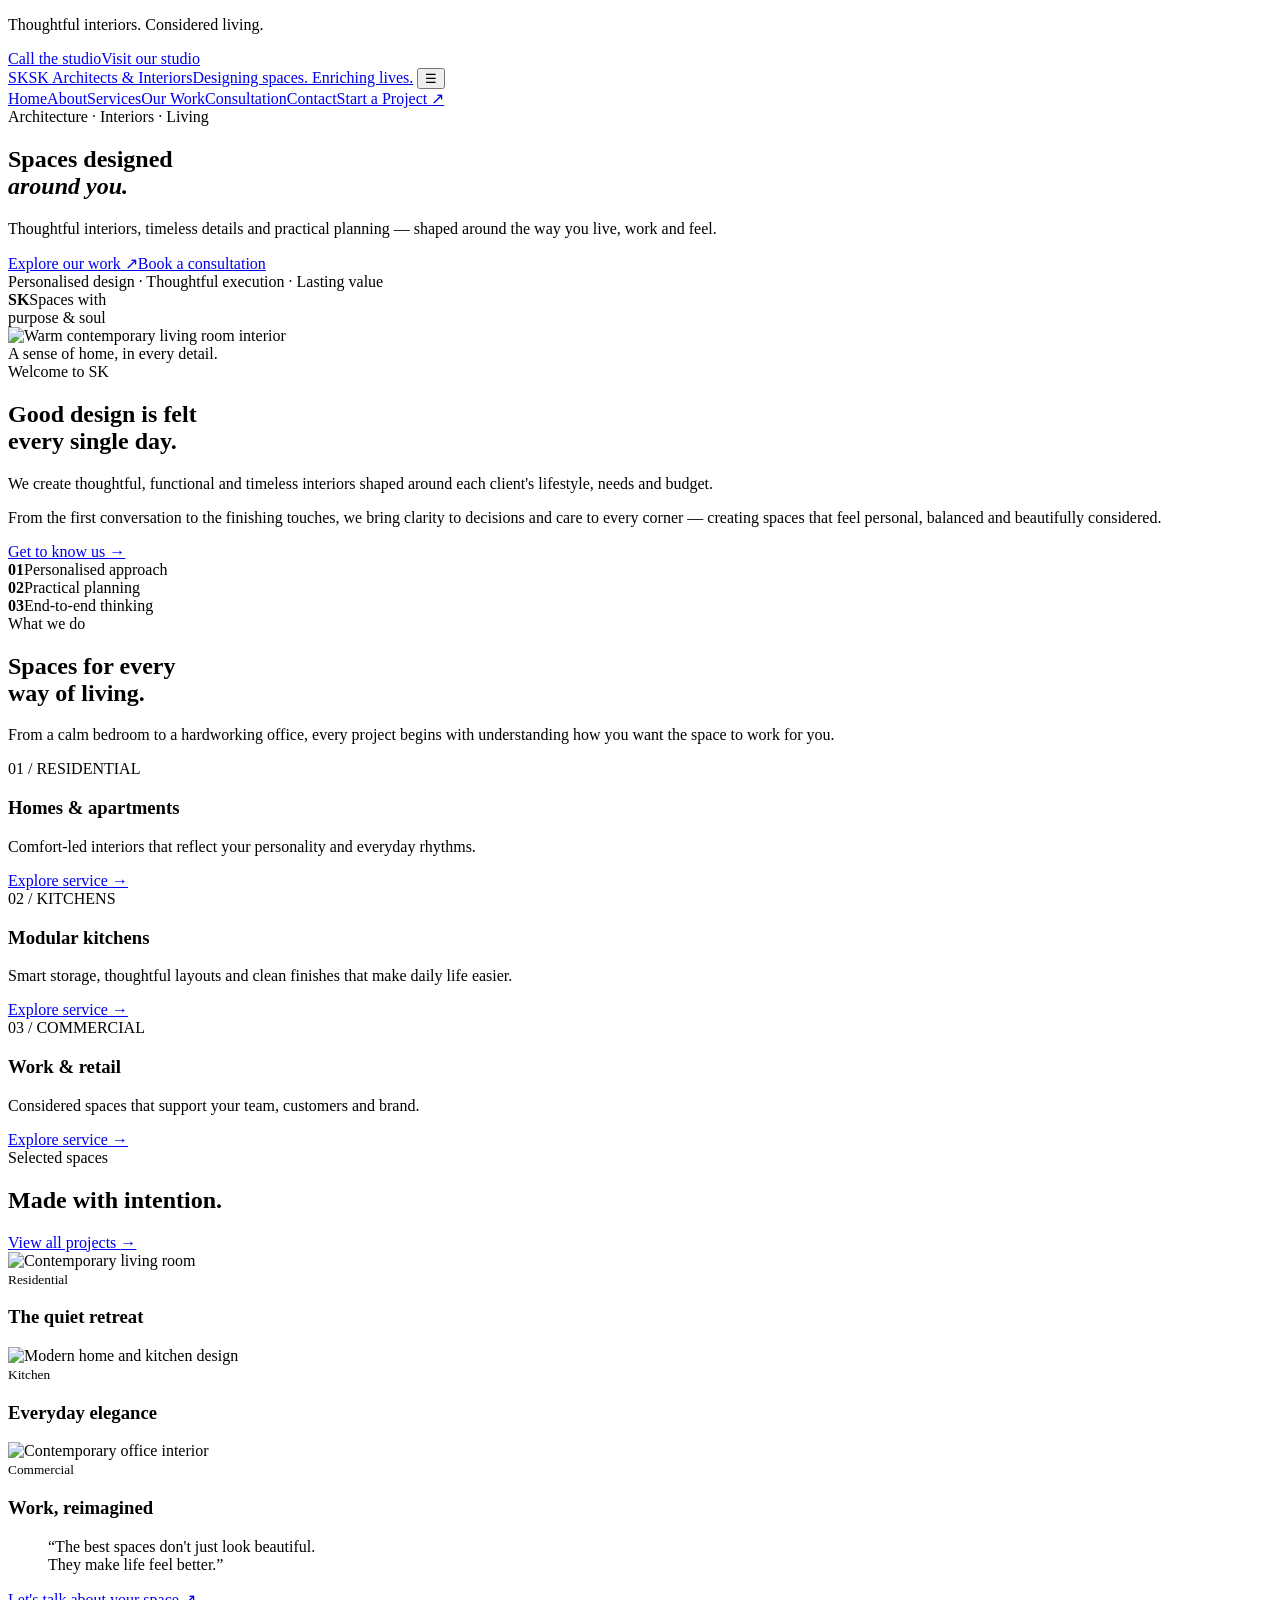
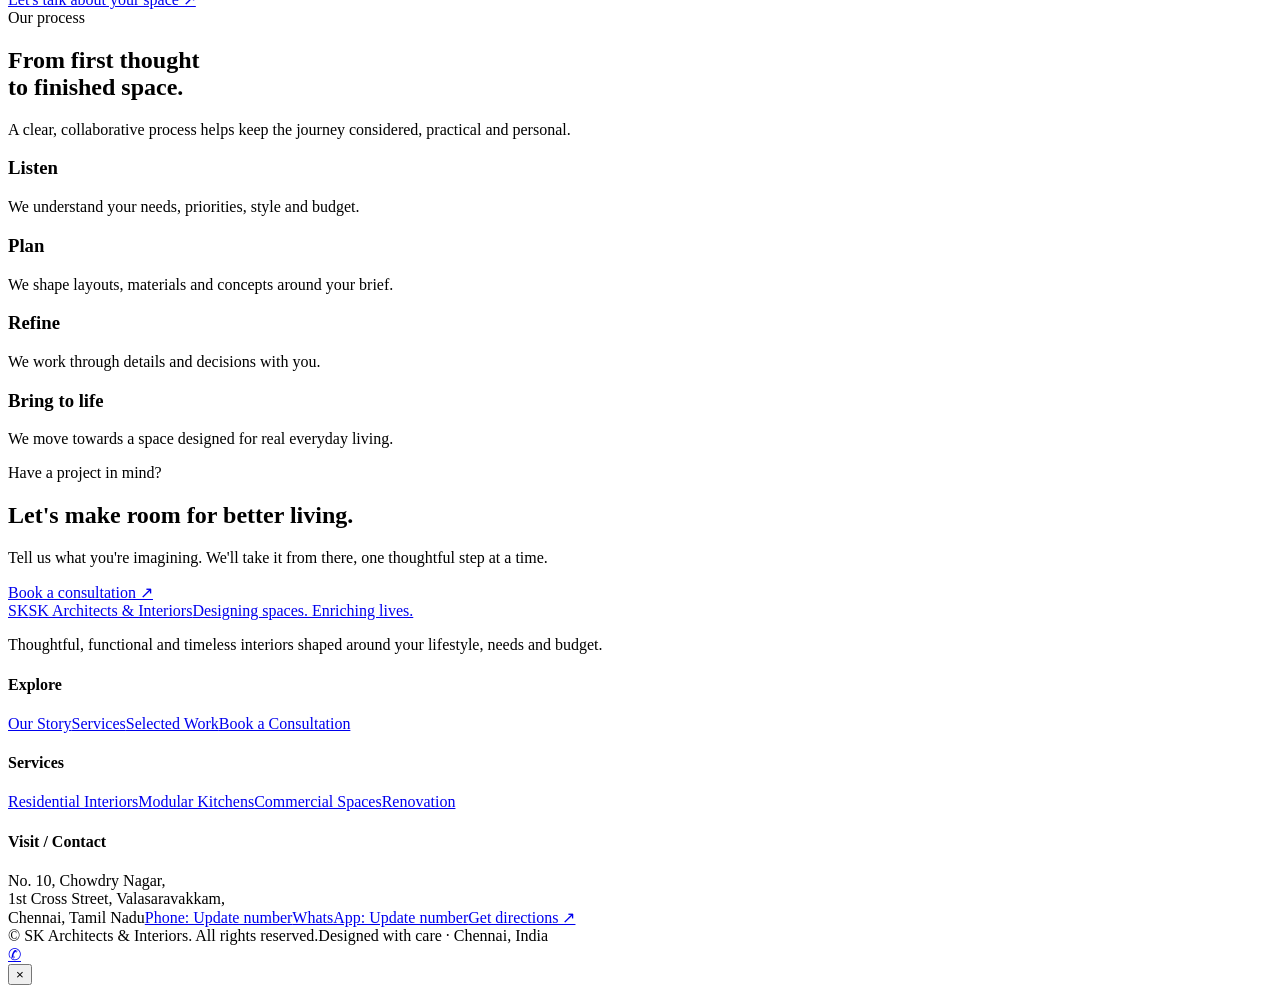
==== index.html @ 1c5c54b6 "Add files via upload" ====
<!doctype html>
<html lang="en"><head><meta charset="utf-8"><meta name="viewport" content="width=device-width,initial-scale=1">
<title>Home | SK Architects & Interiors</title><meta name="description" content="Thoughtful residential and commercial interiors by SK Architects & Interiors in Chennai.">
<meta name="theme-color" content="#263c32"><link rel="stylesheet" href="assets/css/style.css">
</head><body>
<div class="topbar"><div class="container topbar-inner"><p>Thoughtful interiors. Considered living.</p><div class="topbar-links"><a href="tel:+910000000000">Call the studio</a><a href="contact.html#map">Visit our studio</a></div></div></div>
<header class="site-header"><div class="container nav-wrap">
<a class="brand" href="index.html" aria-label="SK Architects & Interiors home"><span class="brand-mark">SK</span><span><span class="brand-name">SK Architects & Interiors</span><span class="brand-tag">Designing spaces. Enriching lives.</span></span></a>
<button class="menu-toggle" aria-label="Open navigation" aria-expanded="false">&#9776;</button>
<nav class="nav-links" aria-label="Main navigation">
<a href="index.html">Home</a><a href="about.html">About</a><a href="services.html">Services</a><a href="portfolio.html">Our Work</a><a href="consultation.html">Consultation</a><a href="contact.html">Contact</a><a class="btn nav-cta" href="consultation.html">Start a Project <span>↗</span></a>
</nav></div></header>

<main>
<section class="hero"><div class="container"><div class="hero-content reveal"><span class="eyebrow">Architecture · Interiors · Living</span><h1>Spaces designed<br><em>around you.</em></h1><p>Thoughtful interiors, timeless details and practical planning — shaped around the way you live, work and feel.</p><div class="hero-actions"><a class="btn btn-light" href="portfolio.html">Explore our work <span>↗</span></a><a class="btn btn-outline" href="consultation.html">Book a consultation</a></div><div class="hero-note">Personalised design · Thoughtful execution · Lasting value</div></div></div><div class="hero-stamp"><div><strong>SK</strong>Spaces with<br>purpose & soul</div></div></section>
<section class="section"><div class="container intro-grid"><div class="image-stack reveal"><img src="https://images.unsplash.com/photo-1600210492486-724fe5c67fb0?auto=format&fit=crop&w=1100&q=85" alt="Warm contemporary living room interior"><div class="image-caption">A sense of home, in every detail.</div></div><div class="reveal"><span class="eyebrow">Welcome to SK</span><h2>Good design is felt<br>every single day.</h2><p class="lead">We create thoughtful, functional and timeless interiors shaped around each client's lifestyle, needs and budget.</p><p>From the first conversation to the finishing touches, we bring clarity to decisions and care to every corner — creating spaces that feel personal, balanced and beautifully considered.</p><a class="text-link" href="about.html">Get to know us <span>→</span></a><div class="stats"><div class="stat"><strong>01</strong><span>Personalised approach</span></div><div class="stat"><strong>02</strong><span>Practical planning</span></div><div class="stat"><strong>03</strong><span>End-to-end thinking</span></div></div></div></div></section>
<section class="section bg-ivory"><div class="container"><div class="section-head"><div><span class="eyebrow">What we do</span><h2>Spaces for every<br>way of living.</h2></div><p>From a calm bedroom to a hardworking office, every project begins with understanding how you want the space to work for you.</p></div><div class="services-grid">
<article class="service-card reveal"><span class="service-num">01 / RESIDENTIAL</span><h3>Homes & apartments</h3><p>Comfort-led interiors that reflect your personality and everyday rhythms.</p><a class="text-link" href="residential.html">Explore service <span>→</span></a></article>
<article class="service-card reveal"><span class="service-num">02 / KITCHENS</span><h3>Modular kitchens</h3><p>Smart storage, thoughtful layouts and clean finishes that make daily life easier.</p><a class="text-link" href="services.html#kitchens">Explore service <span>→</span></a></article>
<article class="service-card reveal"><span class="service-num">03 / COMMERCIAL</span><h3>Work & retail</h3><p>Considered spaces that support your team, customers and brand.</p><a class="text-link" href="services.html#commercial">Explore service <span>→</span></a></article>
</div></div></section>
<section class="section"><div class="container"><div class="section-head"><div><span class="eyebrow">Selected spaces</span><h2>Made with intention.</h2></div><a class="text-link" href="portfolio.html">View all projects <span>→</span></a></div><div class="project-grid">
<article class="project-card reveal" data-category="residential" data-lightbox><img src="https://images.unsplash.com/photo-1600210492486-724fe5c67fb0?auto=format&fit=crop&w=1100&q=85" alt="Contemporary living room"><div class="project-info"><small>Residential</small><h3>The quiet retreat</h3></div></article>
<article class="project-card reveal" data-category="kitchen" data-lightbox><img src="https://images.unsplash.com/photo-1600585154340-be6161a56a0c?auto=format&fit=crop&w=1100&q=85" alt="Modern home and kitchen design"><div class="project-info"><small>Kitchen</small><h3>Everyday elegance</h3></div></article>
<article class="project-card reveal" data-category="commercial" data-lightbox><img src="https://images.unsplash.com/photo-1497366754035-f200968a6e72?auto=format&fit=crop&w=1100&q=85" alt="Contemporary office interior"><div class="project-info"><small>Commercial</small><h3>Work, reimagined</h3></div></article>
</div></div></section>
<section class="quote-band"><div class="container quote-inner"><blockquote>“The best spaces don't just look beautiful.<br><span>They make life feel better.</span>”</blockquote><a class="btn" href="consultation.html">Let's talk about your space ↗</a></div></section>
<section class="section"><div class="container"><div class="section-head"><div><span class="eyebrow">Our process</span><h2>From first thought<br>to finished space.</h2></div><p>A clear, collaborative process helps keep the journey considered, practical and personal.</p></div><div class="steps"><div class="step"><h3>Listen</h3><p>We understand your needs, priorities, style and budget.</p></div><div class="step"><h3>Plan</h3><p>We shape layouts, materials and concepts around your brief.</p></div><div class="step"><h3>Refine</h3><p>We work through details and decisions with you.</p></div><div class="step"><h3>Bring to life</h3><p>We move towards a space designed for real everyday living.</p></div></div></div></section>
<section class="section-sm"><div class="container"><div class="cta-panel"><div><span class="eyebrow">Have a project in mind?</span><h2>Let's make room for better living.</h2><p>Tell us what you're imagining. We'll take it from there, one thoughtful step at a time.</p></div><a class="btn btn-light" href="consultation.html">Book a consultation ↗</a></div></div></section>
</main>

<footer class="site-footer"><div class="container">
<div class="footer-grid">
<div><a class="brand" href="index.html"><span class="brand-mark">SK</span><span><span class="brand-name">SK Architects & Interiors</span><span class="brand-tag">Designing spaces. Enriching lives.</span></span></a><p>Thoughtful, functional and timeless interiors shaped around your lifestyle, needs and budget.</p></div>
<div><h4>Explore</h4><div class="footer-links"><a href="about.html">Our Story</a><a href="services.html">Services</a><a href="portfolio.html">Selected Work</a><a href="consultation.html">Book a Consultation</a></div></div>
<div><h4>Services</h4><div class="footer-links"><a href="residential.html">Residential Interiors</a><a href="services.html#kitchens">Modular Kitchens</a><a href="services.html#commercial">Commercial Spaces</a><a href="services.html#renovation">Renovation</a></div></div>
<div><h4>Visit / Contact</h4><div class="footer-links"><span>No. 10, Chowdry Nagar,<br>1st Cross Street, Valasaravakkam,<br>Chennai, Tamil Nadu</span><a href="tel:+910000000000">Phone: Update number</a><a href="https://wa.me/910000000000" target="_blank" rel="noopener">WhatsApp: Update number</a><a href="contact.html#map">Get directions ↗</a></div></div>
</div><div class="footer-bottom"><span>© <span data-year></span> SK Architects & Interiors. All rights reserved.</span><span>Designed with care · Chennai, India</span></div>
</div></footer>
<a class="whatsapp-float" href="https://wa.me/910000000000" aria-label="Chat on WhatsApp" title="WhatsApp">✆</a>
<div class="lightbox" aria-modal="true" role="dialog" aria-label="Project image preview"><button class="lightbox-close" aria-label="Close image preview">&times;</button><img src="" alt=""></div>
<script src="assets/js/main.js"></script>
</body></html>
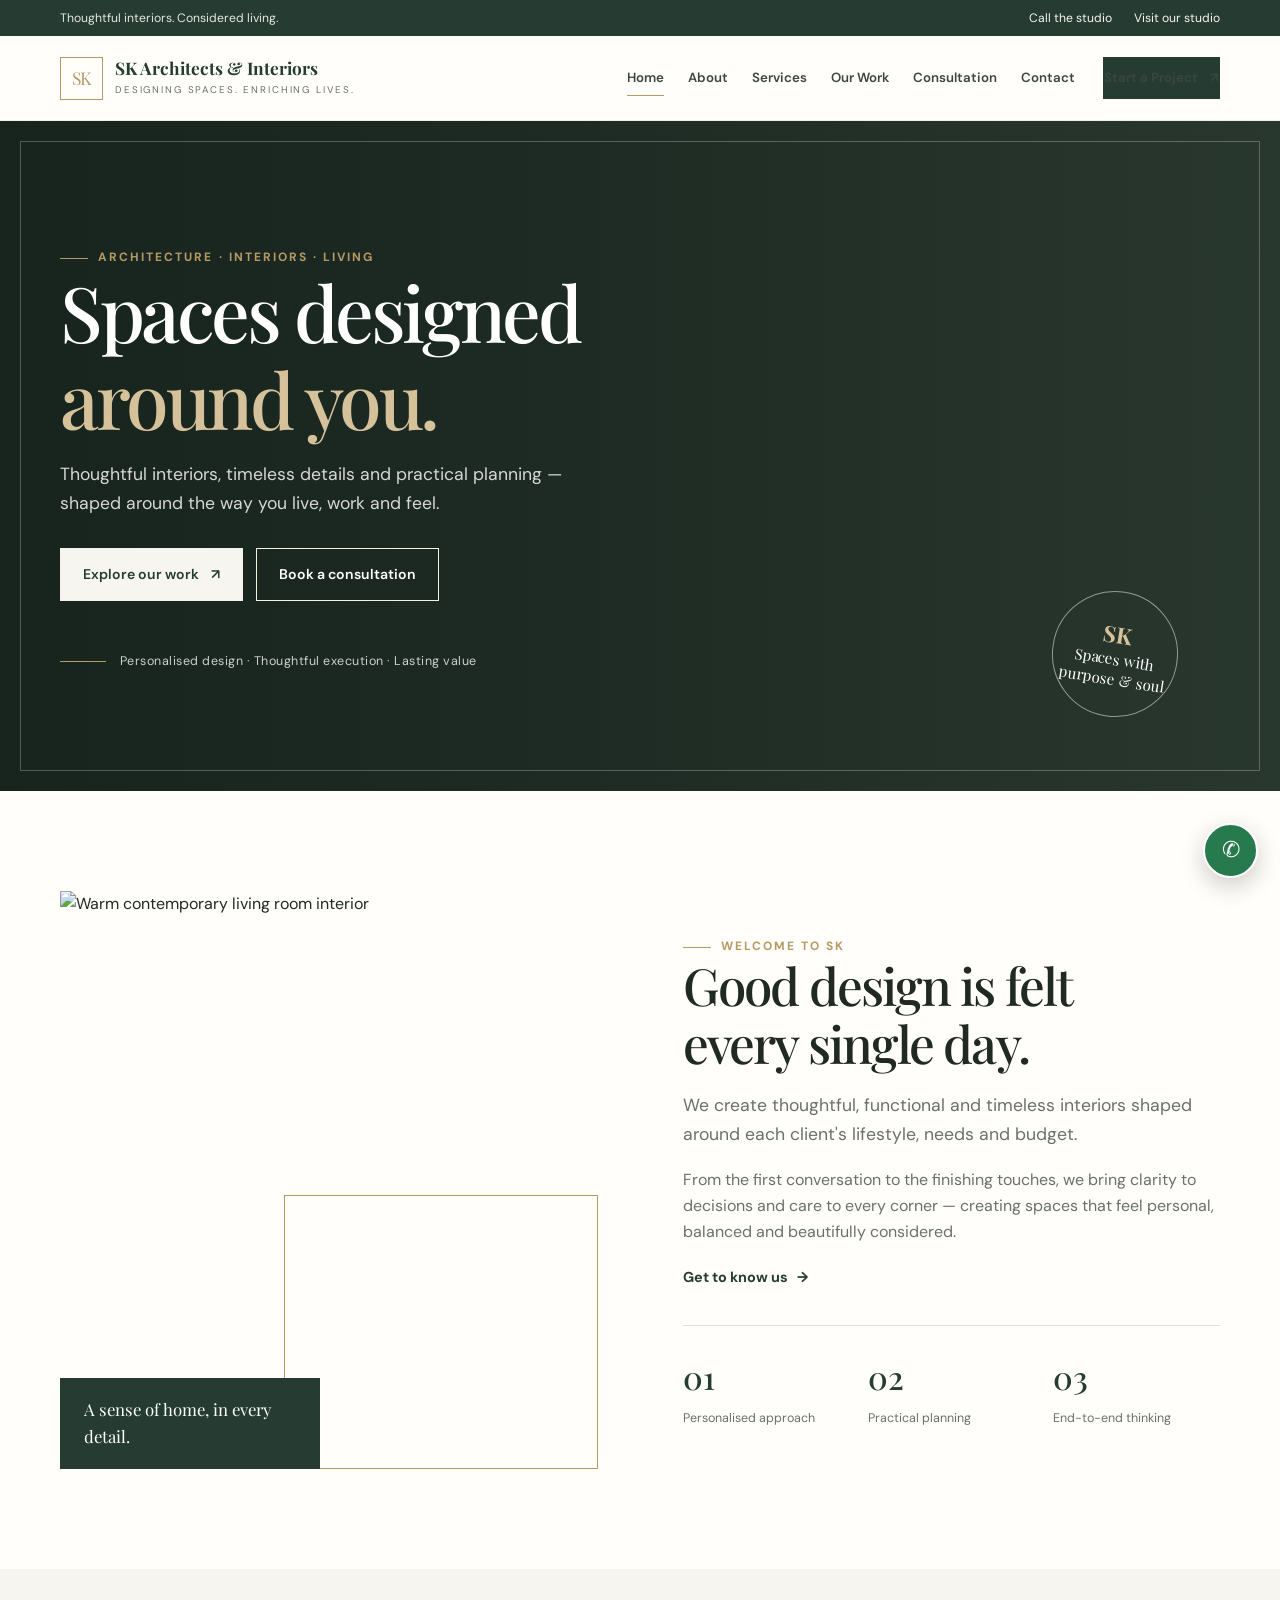
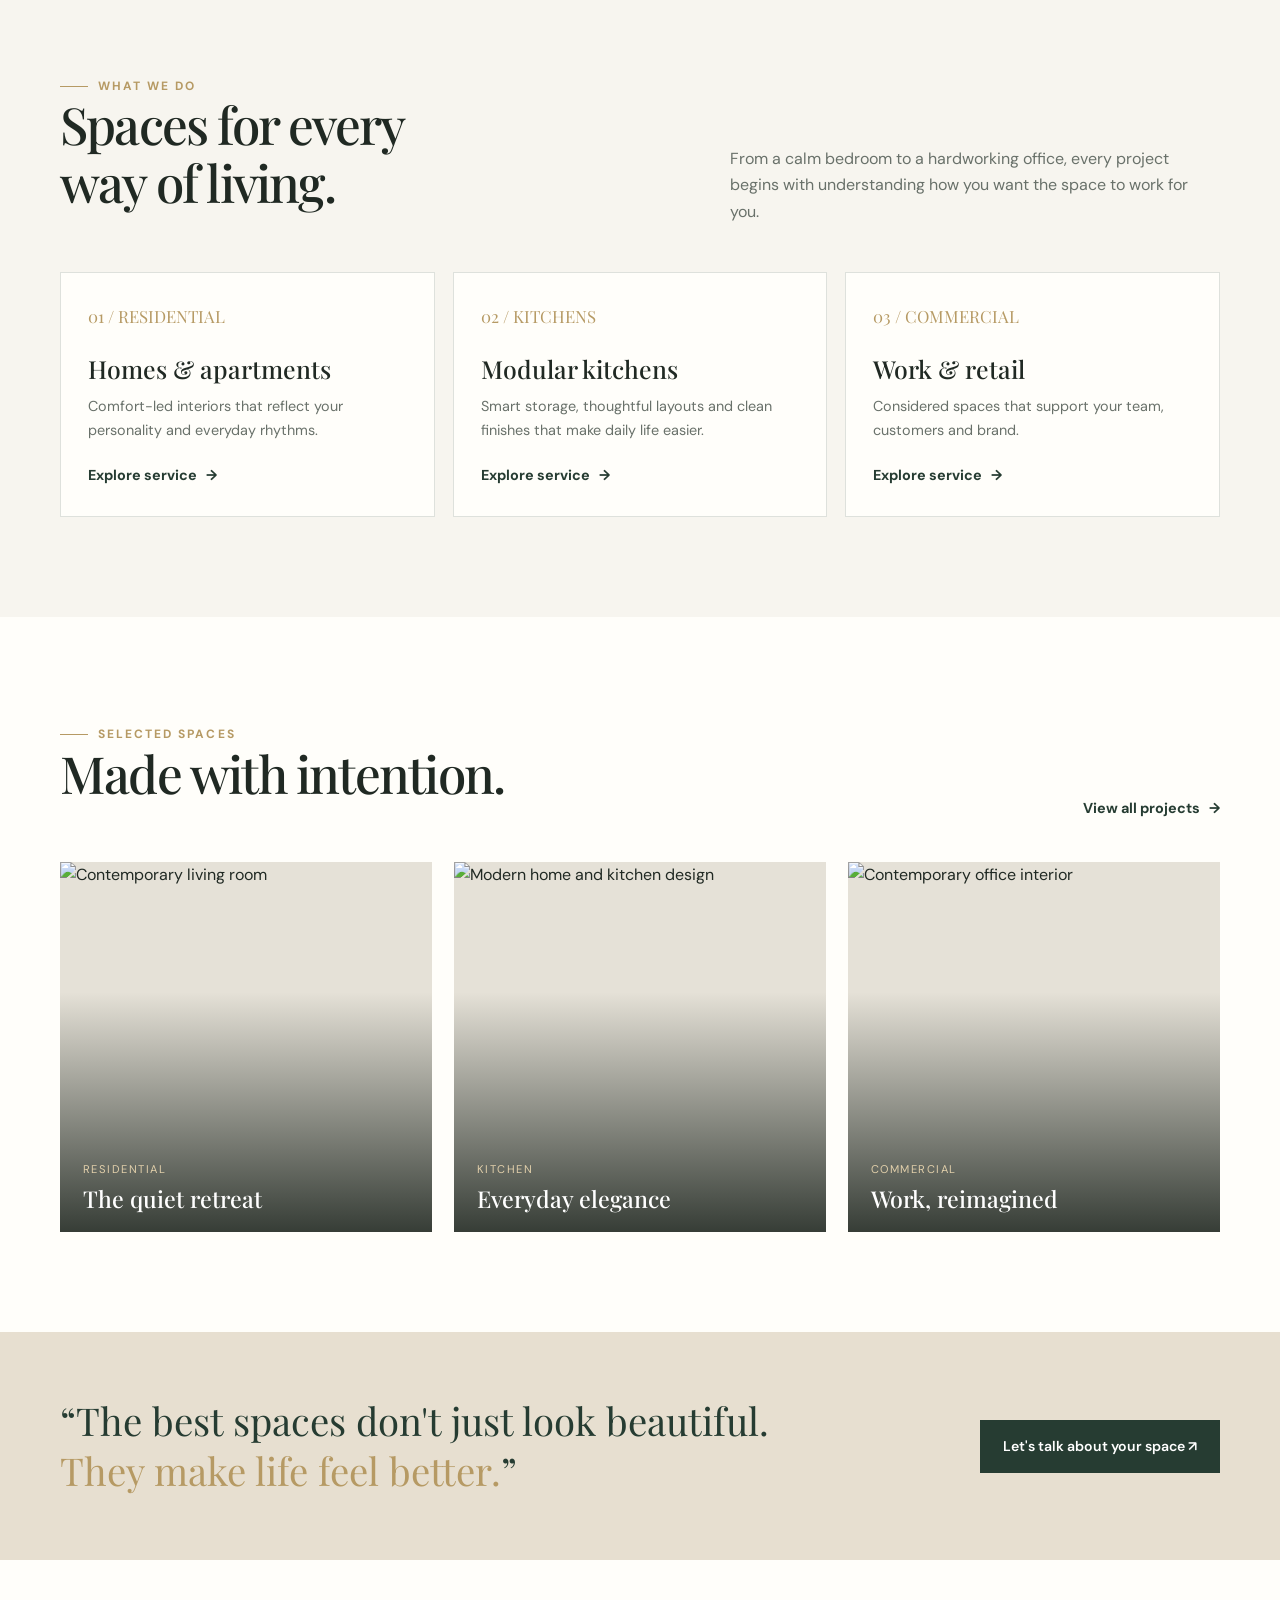
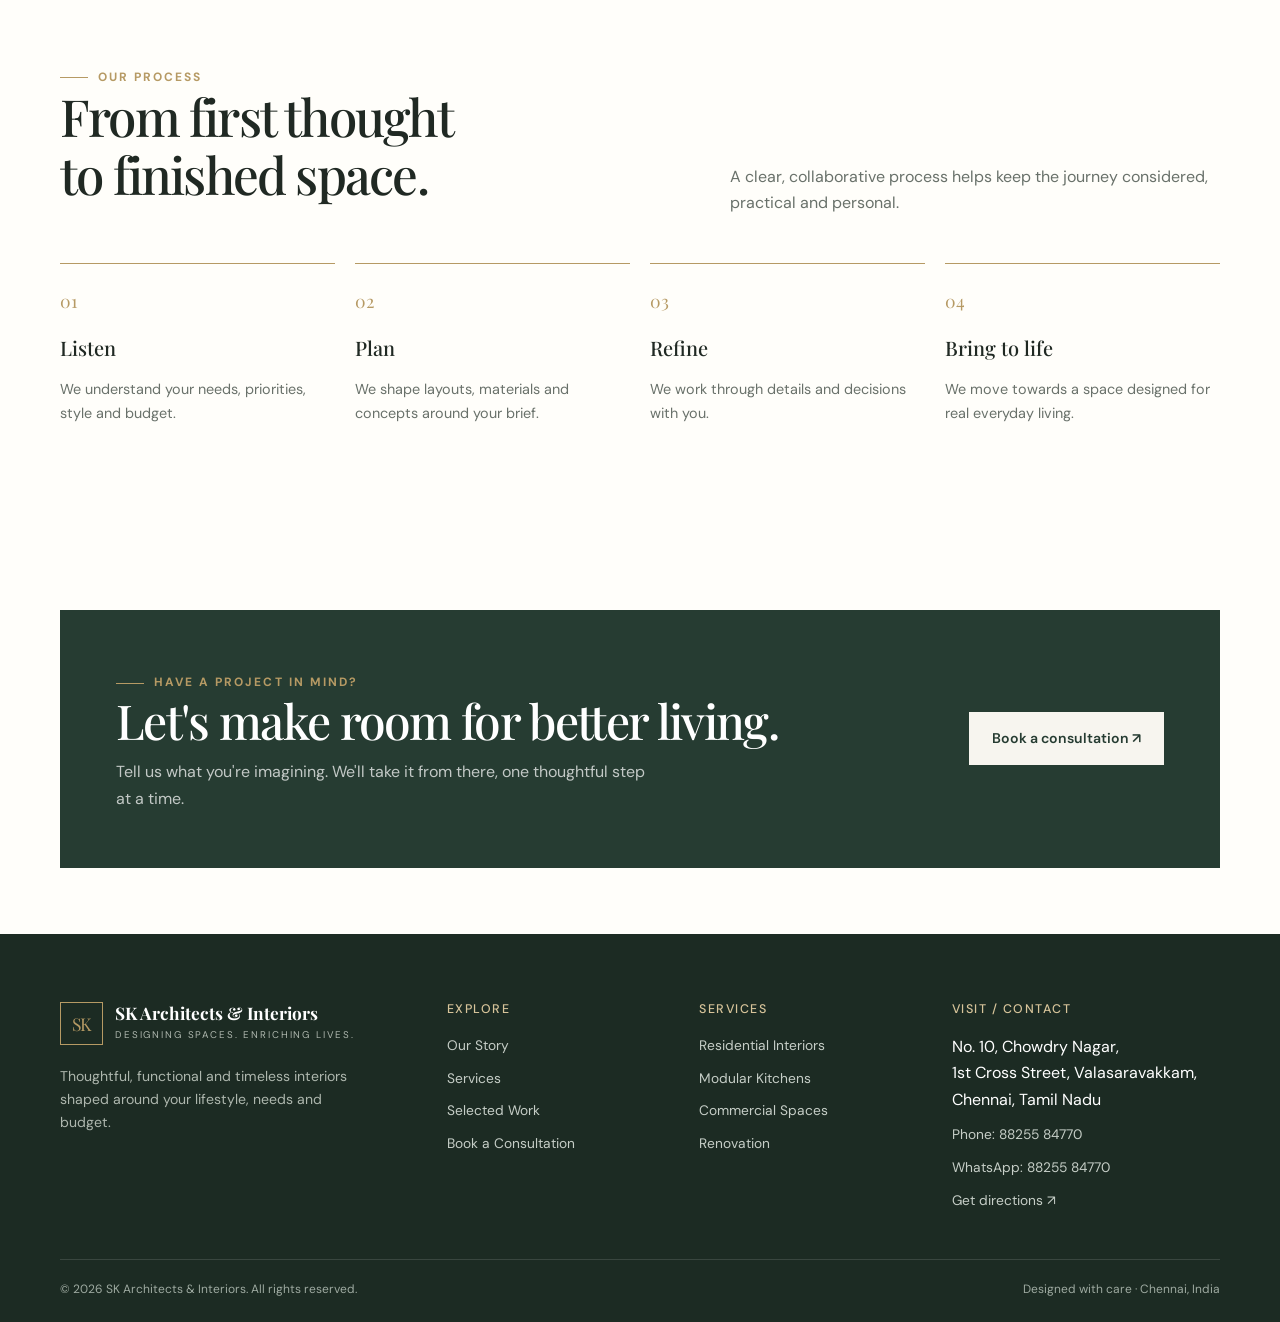
==== commit d14432b3: "whatsapp number update" ====
--- a/index.html
+++ b/index.html
@@ -3,7 +3,7 @@
 <title>Home | SK Architects & Interiors</title><meta name="description" content="Thoughtful residential and commercial interiors by SK Architects & Interiors in Chennai.">
 <meta name="theme-color" content="#263c32"><link rel="stylesheet" href="assets/css/style.css">
 </head><body>
-<div class="topbar"><div class="container topbar-inner"><p>Thoughtful interiors. Considered living.</p><div class="topbar-links"><a href="tel:+910000000000">Call the studio</a><a href="contact.html#map">Visit our studio</a></div></div></div>
+<div class="topbar"><div class="container topbar-inner"><p>Thoughtful interiors. Considered living.</p><div class="topbar-links"><a href="tel:+918825584770">Call the studio</a><a href="contact.html#map">Visit our studio</a></div></div></div>
 <header class="site-header"><div class="container nav-wrap">
 <a class="brand" href="index.html" aria-label="SK Architects & Interiors home"><span class="brand-mark">SK</span><span><span class="brand-name">SK Architects & Interiors</span><span class="brand-tag">Designing spaces. Enriching lives.</span></span></a>
 <button class="menu-toggle" aria-label="Open navigation" aria-expanded="false">&#9776;</button>
@@ -34,10 +34,10 @@
 <div><a class="brand" href="index.html"><span class="brand-mark">SK</span><span><span class="brand-name">SK Architects & Interiors</span><span class="brand-tag">Designing spaces. Enriching lives.</span></span></a><p>Thoughtful, functional and timeless interiors shaped around your lifestyle, needs and budget.</p></div>
 <div><h4>Explore</h4><div class="footer-links"><a href="about.html">Our Story</a><a href="services.html">Services</a><a href="portfolio.html">Selected Work</a><a href="consultation.html">Book a Consultation</a></div></div>
 <div><h4>Services</h4><div class="footer-links"><a href="residential.html">Residential Interiors</a><a href="services.html#kitchens">Modular Kitchens</a><a href="services.html#commercial">Commercial Spaces</a><a href="services.html#renovation">Renovation</a></div></div>
-<div><h4>Visit / Contact</h4><div class="footer-links"><span>No. 10, Chowdry Nagar,<br>1st Cross Street, Valasaravakkam,<br>Chennai, Tamil Nadu</span><a href="tel:+910000000000">Phone: Update number</a><a href="https://wa.me/910000000000" target="_blank" rel="noopener">WhatsApp: Update number</a><a href="contact.html#map">Get directions ↗</a></div></div>
+<div><h4>Visit / Contact</h4><div class="footer-links"><span>No. 10, Chowdry Nagar,<br>1st Cross Street, Valasaravakkam,<br>Chennai, Tamil Nadu</span><a href="tel:+918825584770">Phone: 88255 84770</a><a href="https://wa.me/918825584770" target="_blank" rel="noopener">WhatsApp: 88255 84770</a><a href="contact.html#map">Get directions ↗</a></div></div>
 </div><div class="footer-bottom"><span>© <span data-year></span> SK Architects & Interiors. All rights reserved.</span><span>Designed with care · Chennai, India</span></div>
 </div></footer>
-<a class="whatsapp-float" href="https://wa.me/910000000000" aria-label="Chat on WhatsApp" title="WhatsApp">✆</a>
+<a class="whatsapp-float" href="https://wa.me/918825584770" aria-label="Chat on WhatsApp" title="WhatsApp">✆</a>
 <div class="lightbox" aria-modal="true" role="dialog" aria-label="Project image preview"><button class="lightbox-close" aria-label="Close image preview">&times;</button><img src="" alt=""></div>
 <script src="assets/js/main.js"></script>
 </body></html>
--- a/assets/css/style.css
+++ b/assets/css/style.css
@@ -0,0 +1,210 @@
+@import url('https://fonts.googleapis.com/css2?family=DM+Sans:wght@400;500;600;700&family=Playfair+Display:wght@500;600;700&display=swap');
+
+:root{
+  --ink:#202923; --forest:#263c32; --forest-2:#334c40; --ivory:#f7f5ef;
+  --paper:#fffefa; --brass:#b69a64; --olive:#77836c; --sand:#e7dfd0;
+  --muted:#69716a; --line:rgba(38,60,50,.15); --shadow:0 18px 50px rgba(27,39,31,.10);
+  --serif:"Playfair Display", Georgia, serif; --sans:"DM Sans", Arial, sans-serif;
+}
+*{box-sizing:border-box}
+html{scroll-behavior:smooth;scroll-padding-top:90px}
+body{margin:0;background:var(--paper);color:var(--ink);font-family:var(--sans);line-height:1.65}
+body.menu-open{overflow:hidden}
+img{max-width:100%;display:block}
+a{color:inherit;text-decoration:none}
+button,input,textarea,select{font:inherit}
+button,a{ -webkit-tap-highlight-color:transparent}
+.container{width:min(1160px,calc(100% - 44px));margin-inline:auto}
+.eyebrow{display:inline-flex;align-items:center;gap:10px;color:var(--brass);font-size:.75rem;letter-spacing:.17em;text-transform:uppercase;font-weight:700}
+.eyebrow:before{content:"";width:28px;height:1px;background:currentColor}
+h1,h2,h3,h4{font-family:var(--serif);font-weight:500;line-height:1.13;margin:0 0 18px}
+h1{font-size:clamp(2.7rem,6vw,5.6rem);letter-spacing:-.045em}
+h2{font-size:clamp(2.15rem,4vw,3.7rem);letter-spacing:-.035em}
+h3{font-size:1.55rem}
+p{margin:0 0 18px;color:var(--muted)}
+.lead{font-size:1.1rem;max-width:650px}
+.section{padding:100px 0}
+.section-sm{padding:66px 0}
+.section-head{display:flex;justify-content:space-between;align-items:end;gap:35px;margin-bottom:42px}
+.section-head>div{max-width:680px}
+.section-head p{max-width:490px;margin-bottom:5px}
+.btn{display:inline-flex;align-items:center;justify-content:center;gap:12px;padding:14px 22px;border:1px solid var(--forest);background:var(--forest);color:#fff;font-weight:600;font-size:.88rem;transition:.25s ease;cursor:pointer}
+.btn:hover{background:var(--brass);border-color:var(--brass);color:var(--ink);transform:translateY(-2px)}
+.btn-outline{background:transparent;color:var(--forest)}
+.btn-light{background:var(--ivory);border-color:var(--ivory);color:var(--forest)}
+.text-link{display:inline-flex;align-items:center;gap:9px;color:var(--forest);font-weight:700;font-size:.9rem}
+.text-link span{transition:transform .2s}
+.text-link:hover span{transform:translateX(5px)}
+.topbar{background:var(--forest);color:#f8f5ee;font-size:.76rem}
+.topbar-inner{min-height:36px;display:flex;align-items:center;justify-content:space-between;gap:16px}
+.topbar p{margin:0;color:#e6e7e1}
+.topbar-links{display:flex;gap:22px}
+.site-header{position:sticky;top:0;z-index:1000;background:rgba(255,254,250,.96);backdrop-filter:blur(12px);border-bottom:1px solid rgba(38,60,50,.08)}
+.nav-wrap{display:flex;align-items:center;justify-content:space-between;min-height:84px;gap:24px}
+.brand{display:flex;align-items:center;gap:12px;min-width:240px}
+.brand-mark{display:grid;place-items:center;width:43px;height:43px;border:1px solid var(--brass);color:var(--brass);font-family:var(--serif);font-size:1.1rem;letter-spacing:-.08em}
+.brand-name{display:block;font-family:var(--serif);font-size:1.08rem;line-height:1.15;font-weight:700;color:var(--forest)}
+.brand-tag{display:block;font-size:.61rem;letter-spacing:.19em;text-transform:uppercase;color:var(--muted);margin-top:4px}
+.nav-links{display:flex;align-items:center;gap:24px}
+.nav-links a{font-size:.83rem;font-weight:600;color:#3b463e;position:relative;padding:9px 0}
+.nav-links a:after{content:"";position:absolute;left:0;right:100%;bottom:2px;height:1px;background:var(--brass);transition:.25s}
+.nav-links a:hover:after,.nav-links a.active:after{right:0}
+.nav-cta{margin-left:4px}
+.menu-toggle{display:none;background:transparent;border:0;color:var(--forest);font-size:1.7rem;cursor:pointer}
+.hero{position:relative;isolation:isolate;min-height:670px;display:flex;align-items:center;color:white;background:#2c3b32;overflow:hidden}
+.hero:before{content:"";position:absolute;inset:0;z-index:-2;background:linear-gradient(90deg,rgba(19,31,25,.82) 0%,rgba(19,31,25,.56) 46%,rgba(19,31,25,.12) 100%),url("https://images.unsplash.com/photo-1600210492486-724fe5c67fb0?auto=format&fit=crop&w=2200&q=85") center/cover}
+.hero:after{content:"";position:absolute;inset:20px;z-index:-1;border:1px solid rgba(255,255,255,.25);pointer-events:none}
+.hero-content{padding:90px 0;max-width:760px}
+.hero h1{max-width:750px}
+.hero h1 em{font-style:normal;color:#d5c29a}
+.hero p{color:rgba(255,255,255,.82);max-width:550px;font-size:1.1rem;margin-bottom:30px}
+.hero-actions{display:flex;flex-wrap:wrap;gap:13px}
+.hero .btn{border-color:#f6f1e6}
+.hero .btn-outline{color:white}
+.hero-note{display:flex;align-items:center;gap:14px;margin-top:50px;color:rgba(255,255,255,.78);font-size:.78rem;letter-spacing:.04em}
+.hero-note:before{content:"";height:1px;width:46px;background:var(--brass)}
+.hero-stamp{position:absolute;right:8%;bottom:11%;width:126px;height:126px;border:1px solid rgba(255,255,255,.5);border-radius:50%;display:grid;place-items:center;text-align:center;font-family:var(--serif);font-size:.94rem;line-height:1.35;transform:rotate(9deg)}
+.hero-stamp strong{display:block;font-size:1.4rem;color:#d5c29a}
+.intro-grid{display:grid;grid-template-columns:1fr 1fr;gap:85px;align-items:center}
+.image-stack{position:relative;padding:0 48px 48px 0}
+.image-stack img{width:100%;height:530px;object-fit:cover}
+.image-stack:after{content:"";position:absolute;right:0;bottom:0;width:58%;height:47%;border:1px solid var(--brass);z-index:-1}
+.image-caption{position:absolute;left:0;bottom:0;background:var(--forest);color:white;padding:18px 24px;max-width:260px;font-family:var(--serif);font-size:1.05rem}
+.stats{display:grid;grid-template-columns:repeat(3,1fr);gap:18px;margin-top:35px;padding-top:25px;border-top:1px solid var(--line)}
+.stat strong{display:block;font-family:var(--serif);font-size:2rem;color:var(--forest);font-weight:500}
+.stat span{font-size:.78rem;color:var(--muted)}
+.bg-ivory{background:var(--ivory)}
+.bg-forest{background:var(--forest);color:white}
+.bg-forest p{color:rgba(255,255,255,.72)}
+.bg-forest h2,.bg-forest h3{color:white}
+.services-grid{display:grid;grid-template-columns:repeat(3,1fr);gap:18px}
+.service-card{padding:30px 27px 28px;background:var(--paper);border:1px solid var(--line);transition:.25s;min-height:245px;display:flex;flex-direction:column}
+.service-card:hover{transform:translateY(-5px);box-shadow:var(--shadow);border-color:var(--brass)}
+.service-num{font-family:var(--serif);font-size:1.05rem;color:var(--brass);margin-bottom:24px}
+.service-card h3{margin-bottom:12px}
+.service-card p{font-size:.9rem;margin-bottom:22px}
+.service-card .text-link{margin-top:auto}
+.project-grid{display:grid;grid-template-columns:repeat(3,1fr);gap:22px}
+.project-card{position:relative;overflow:hidden;background:#e5e1d7;cursor:pointer}
+.project-card img{width:100%;height:370px;object-fit:cover;transition:transform .55s}
+.project-card:hover img{transform:scale(1.055)}
+.project-card:after{content:"";position:absolute;inset:35% 0 0;background:linear-gradient(transparent,rgba(16,25,19,.82))}
+.project-info{position:absolute;z-index:1;left:23px;right:23px;bottom:20px;color:white}
+.project-info small{display:block;color:#e1cfaa;font-size:.7rem;letter-spacing:.13em;text-transform:uppercase;margin-bottom:8px}
+.project-info h3{font-size:1.45rem;margin:0;color:white}
+.filter-bar{display:flex;gap:9px;flex-wrap:wrap;margin:0 0 30px}
+.filter-btn{border:1px solid var(--line);background:transparent;color:var(--muted);padding:9px 16px;cursor:pointer;font-size:.83rem;transition:.2s}
+.filter-btn:hover,.filter-btn.active{background:var(--forest);color:white;border-color:var(--forest)}
+.project-card.is-hidden{display:none}
+.quote-band{background:var(--sand);padding:64px 0}
+.quote-inner{display:flex;align-items:center;justify-content:space-between;gap:30px}
+.quote-inner blockquote{font-family:var(--serif);font-size:clamp(1.6rem,3vw,2.6rem);line-height:1.3;margin:0;max-width:760px;color:var(--forest)}
+.quote-inner blockquote span{color:var(--brass)}
+.steps{display:grid;grid-template-columns:repeat(4,1fr);gap:20px;counter-reset:step}
+.step{border-top:1px solid var(--brass);padding-top:22px}
+.step:before{counter-increment:step;content:"0" counter(step);font-family:var(--serif);color:var(--brass);font-size:1.1rem;display:block;margin-bottom:22px}
+.step h3{font-size:1.25rem}
+.step p{font-size:.9rem}
+.cta-panel{background:var(--forest);color:white;padding:56px;display:flex;align-items:center;justify-content:space-between;gap:30px}
+.cta-panel p{color:rgba(255,255,255,.72);max-width:540px;margin-bottom:0}
+.cta-panel h2{font-size:clamp(2rem,4vw,3rem);margin-bottom:12px}
+.page-hero{background:var(--forest);color:white;padding:85px 0 78px;position:relative;overflow:hidden}
+.page-hero:after{content:"";position:absolute;right:-80px;top:-180px;width:430px;height:430px;border:1px solid rgba(214,194,154,.35);border-radius:50%;box-shadow:0 0 0 45px rgba(214,194,154,.04),0 0 0 90px rgba(214,194,154,.03)}
+.page-hero h1{font-size:clamp(2.8rem,5vw,4.6rem);max-width:800px}
+.page-hero p{color:rgba(255,255,255,.72);max-width:620px}
+.breadcrumb{font-size:.78rem;color:#d9c9a7;margin-bottom:18px}
+.two-col{display:grid;grid-template-columns:1fr 1fr;gap:70px;align-items:center}
+.feature-list{list-style:none;padding:0;margin:28px 0}
+.feature-list li{display:flex;gap:14px;padding:14px 0;border-bottom:1px solid var(--line);color:var(--muted)}
+.feature-list li:before{content:"✓";color:var(--brass);font-weight:700}
+.image-panel{min-height:440px;background:center/cover no-repeat;position:relative}
+.image-panel:after{content:"";position:absolute;inset:18px;border:1px solid rgba(255,255,255,.55)}
+.service-detail{display:grid;grid-template-columns:1fr 1fr;gap:55px;align-items:center;padding:45px 0;border-bottom:1px solid var(--line)}
+.service-detail:nth-child(even) .service-detail-image{order:2}
+.service-detail-image img{width:100%;height:380px;object-fit:cover}
+.service-detail h2{font-size:2.3rem}
+.form-layout{display:grid;grid-template-columns:.75fr 1.25fr;gap:55px;align-items:start}
+.contact-card{background:var(--ivory);padding:32px}
+.contact-item{padding:19px 0;border-bottom:1px solid var(--line)}
+.contact-item:last-child{border:0}
+.contact-item small{display:block;color:var(--brass);font-weight:700;letter-spacing:.12em;text-transform:uppercase;font-size:.7rem;margin-bottom:5px}
+.contact-item strong{font-weight:600;color:var(--forest);overflow-wrap:anywhere}
+.form-card{padding:36px;background:white;border:1px solid var(--line);box-shadow:var(--shadow)}
+.form-grid{display:grid;grid-template-columns:1fr 1fr;gap:18px}
+.field{display:flex;flex-direction:column;gap:7px}
+.field.full{grid-column:1/-1}
+.field label{font-size:.82rem;font-weight:700;color:var(--forest)}
+.field input,.field select,.field textarea{width:100%;border:1px solid #d9ddd6;background:#fffefa;padding:13px 14px;outline:none;color:var(--ink);transition:border .2s}
+.field input:focus,.field select:focus,.field textarea:focus{border-color:var(--brass)}
+.field textarea{min-height:130px;resize:vertical}
+.form-note{font-size:.76rem;margin:14px 0 20px}
+.success-message{display:none;padding:13px 15px;background:#edf4ec;color:#2f5b3c;margin-top:15px;font-size:.9rem}
+.faq-item{border-bottom:1px solid var(--line)}
+.faq-question{width:100%;padding:22px 0;display:flex;align-items:center;justify-content:space-between;gap:20px;background:transparent;border:0;text-align:left;font-family:var(--serif);font-size:1.2rem;color:var(--forest);cursor:pointer}
+.faq-question span{font-family:var(--sans);font-size:1.4rem;color:var(--brass)}
+.faq-answer{display:none;max-width:800px;padding:0 30px 20px 0}
+.faq-item.open .faq-answer{display:block}
+.faq-item.open .faq-question span{transform:rotate(45deg)}
+.site-footer{background:#1c2b23;color:white;padding:68px 0 22px}
+.footer-grid{display:grid;grid-template-columns:1.3fr .8fr .8fr 1fr;gap:38px;padding-bottom:48px}
+.site-footer .brand-name{color:white}
+.site-footer .brand-tag{color:#aeb7ae}
+.site-footer p{color:#aeb7ae;font-size:.88rem;max-width:310px;margin-top:20px}
+.site-footer h4{font-family:var(--sans);font-size:.78rem;letter-spacing:.12em;text-transform:uppercase;color:#d7c49a;margin-bottom:18px}
+.footer-links{display:grid;gap:10px}
+.footer-links a{color:#c6cec7;font-size:.86rem}
+.footer-links a:hover{color:white}
+.footer-bottom{border-top:1px solid rgba(255,255,255,.13);padding-top:20px;display:flex;justify-content:space-between;gap:20px;color:#9eaaa1;font-size:.75rem}
+.whatsapp-float{position:fixed;right:22px;bottom:22px;z-index:40;width:55px;height:55px;border-radius:50%;background:#267a4d;color:white;display:grid;place-items:center;box-shadow:0 8px 25px rgba(0,0,0,.2);font-size:1.35rem;border:2px solid white;transition:.2s}
+.whatsapp-float:hover{transform:translateY(-4px)}
+.lightbox{position:fixed;inset:0;background:rgba(10,16,12,.92);z-index:100;display:none;align-items:center;justify-content:center;padding:25px}
+.lightbox.open{display:flex}
+.lightbox img{max-width:min(100%,1100px);max-height:82vh;object-fit:contain}
+.lightbox-close{position:absolute;top:18px;right:24px;background:transparent;color:white;border:0;font-size:2rem;cursor:pointer}
+.reveal{opacity:0;transform:translateY(18px);transition:opacity .65s ease,transform .65s ease}
+.reveal.visible{opacity:1;transform:none}
+@media(max-width:1000px){
+ .nav-links{gap:15px}.nav-links a{font-size:.78rem}.brand{min-width:210px}
+ .hero{min-height:610px}.intro-grid,.two-col{gap:45px}.footer-grid{grid-template-columns:1fr 1fr}
+ .project-card img{height:320px}
+}
+@media(max-width:780px){
+ .container{width:min(100% - 34px,600px)}
+ .topbar-inner{justify-content:center}.topbar-links{display:none}
+ .nav-wrap{min-height:74px}.menu-toggle{display:block}
+ .nav-links{position:fixed;inset:74px 0 0;background:var(--paper);padding:30px 28px calc(30px + env(safe-area-inset-bottom));display:flex;flex-direction:column;align-items:stretch;gap:7px;transform:translateX(100%);transition:transform .3s ease;z-index:1001;overflow-y:auto;-webkit-overflow-scrolling:touch}
+ .nav-links.open{transform:translateX(0)}
+ .nav-links a{flex-shrink:0}
+ .menu-toggle{position:relative;z-index:1002;min-width:44px;min-height:44px;display:grid;place-items:center}
+ .nav-links a{font-size:1rem;padding:13px 0;border-bottom:1px solid var(--line)}
+ .nav-cta{margin:15px 0 0}
+ .hero{min-height:620px}.hero:before{background:linear-gradient(90deg,rgba(19,31,25,.82),rgba(19,31,25,.42)),url("https://images.unsplash.com/photo-1600210492486-724fe5c67fb0?auto=format&fit=crop&w=1200&q=80") center/cover}
+ .hero:after{inset:12px}.hero-content{padding:75px 0}.hero-stamp{display:none}
+ .section{padding:72px 0}.section-sm{padding:48px 0}
+ .section-head{display:block;margin-bottom:30px}.section-head p{margin-top:15px}
+ .intro-grid,.two-col,.form-layout{grid-template-columns:1fr;gap:35px}
+ .image-stack{padding:0 25px 25px 0}.image-stack img{height:390px}
+ .stats{gap:10px}.stat strong{font-size:1.6rem}.stat span{font-size:.7rem}
+ .services-grid{grid-template-columns:1fr 1fr}.service-card{padding:23px 20px;min-height:230px}
+ .project-grid{grid-template-columns:1fr 1fr;gap:13px}.project-card img{height:280px}.project-info{left:14px;right:14px;bottom:14px}.project-info h3{font-size:1.15rem}
+ .steps{grid-template-columns:1fr 1fr;gap:25px}
+ .quote-inner,.cta-panel{display:block}.quote-inner .btn,.cta-panel .btn{margin-top:24px}
+ .cta-panel{padding:35px 28px}
+ .page-hero{padding:65px 0 55px}
+ .service-detail{grid-template-columns:1fr;gap:25px;padding:30px 0}.service-detail:nth-child(even) .service-detail-image{order:0}
+ .service-detail-image img{height:300px}
+ .form-card{padding:24px 20px}
+ .footer-grid{grid-template-columns:1fr 1fr;gap:30px}
+}
+@media(max-width:480px){
+ h1{font-size:2.7rem}h2{font-size:2.15rem}
+ .hero{min-height:590px}.hero-actions .btn{width:100%}
+ .services-grid,.project-grid,.steps,.form-grid{grid-template-columns:1fr}
+ .project-card img{height:320px}
+ .field.full{grid-column:auto}
+ .stats{grid-template-columns:1fr 1fr}.stat:last-child{grid-column:1/-1}
+ .image-stack img{height:330px}
+ .footer-grid{grid-template-columns:1fr}
+ .footer-bottom{display:block}.footer-bottom span{display:block;margin-top:7px}
+ .filter-bar{gap:7px}.filter-btn{padding:8px 12px}
+}
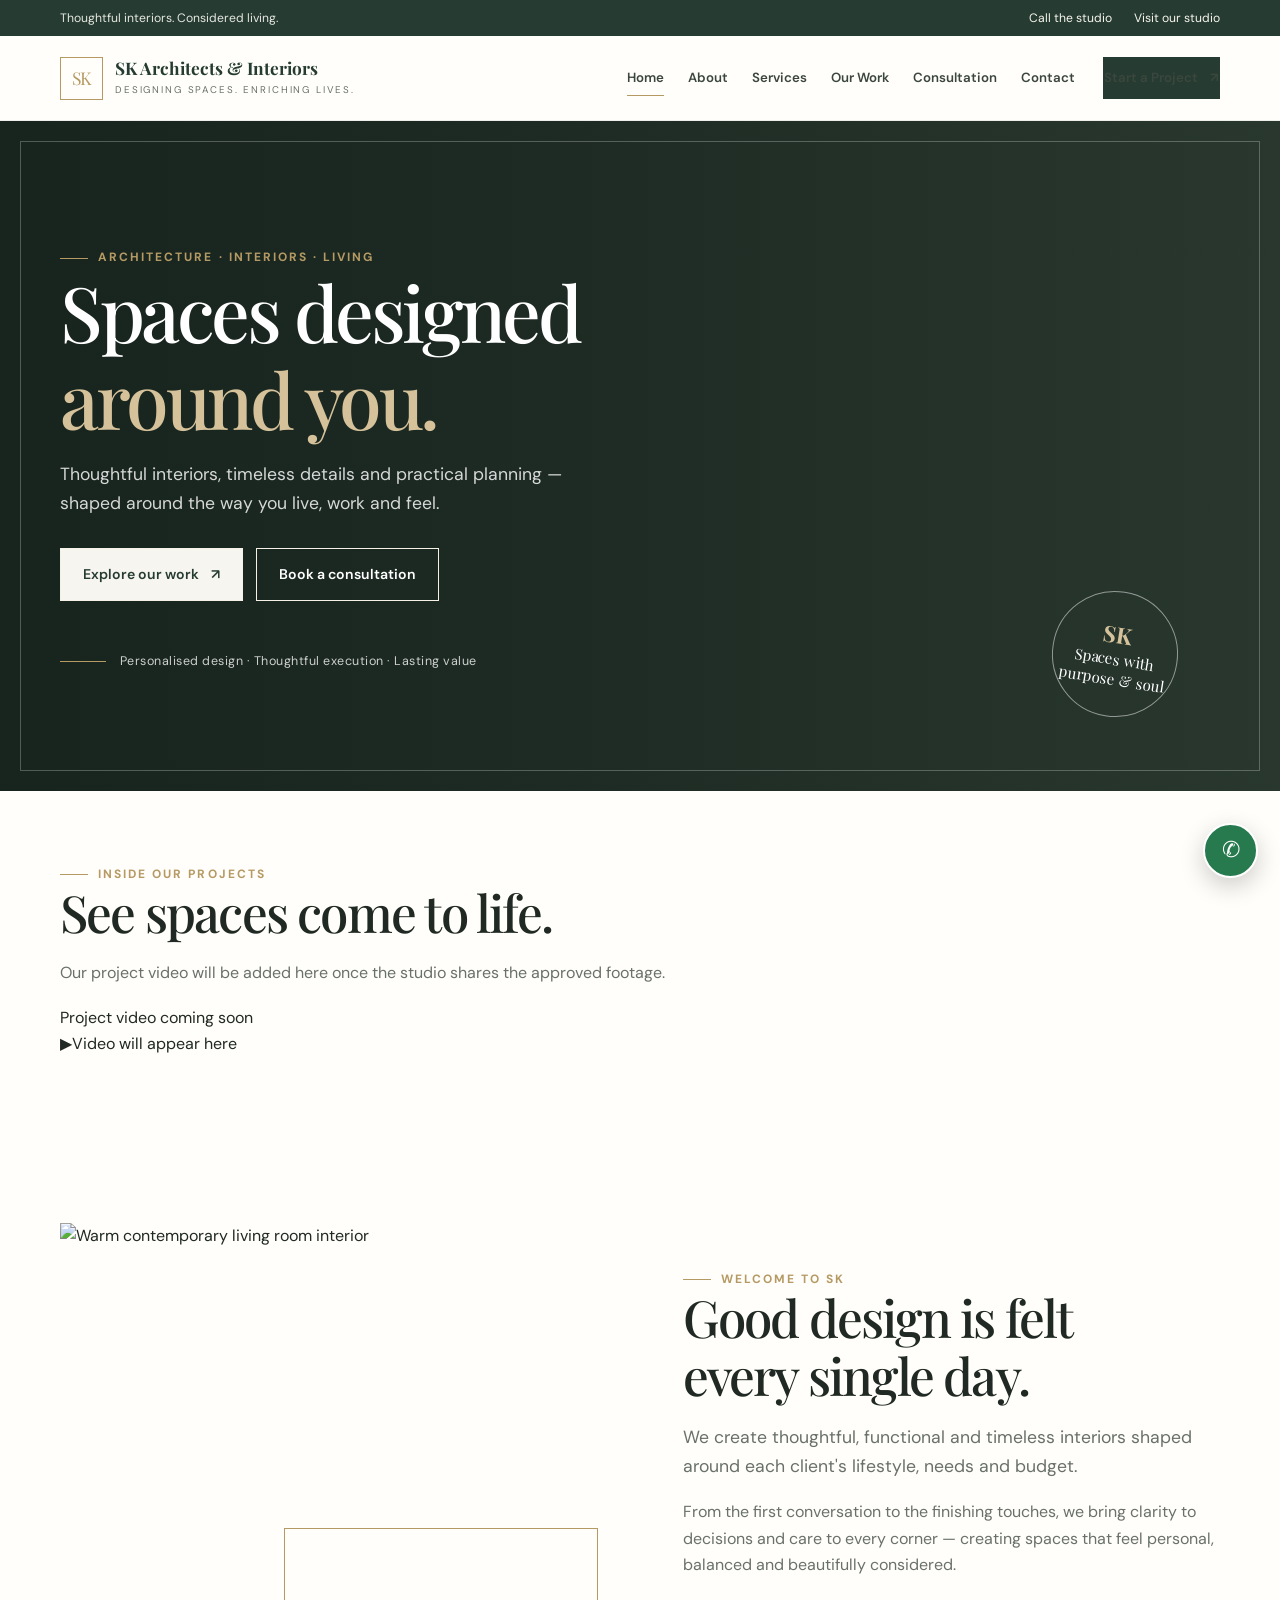
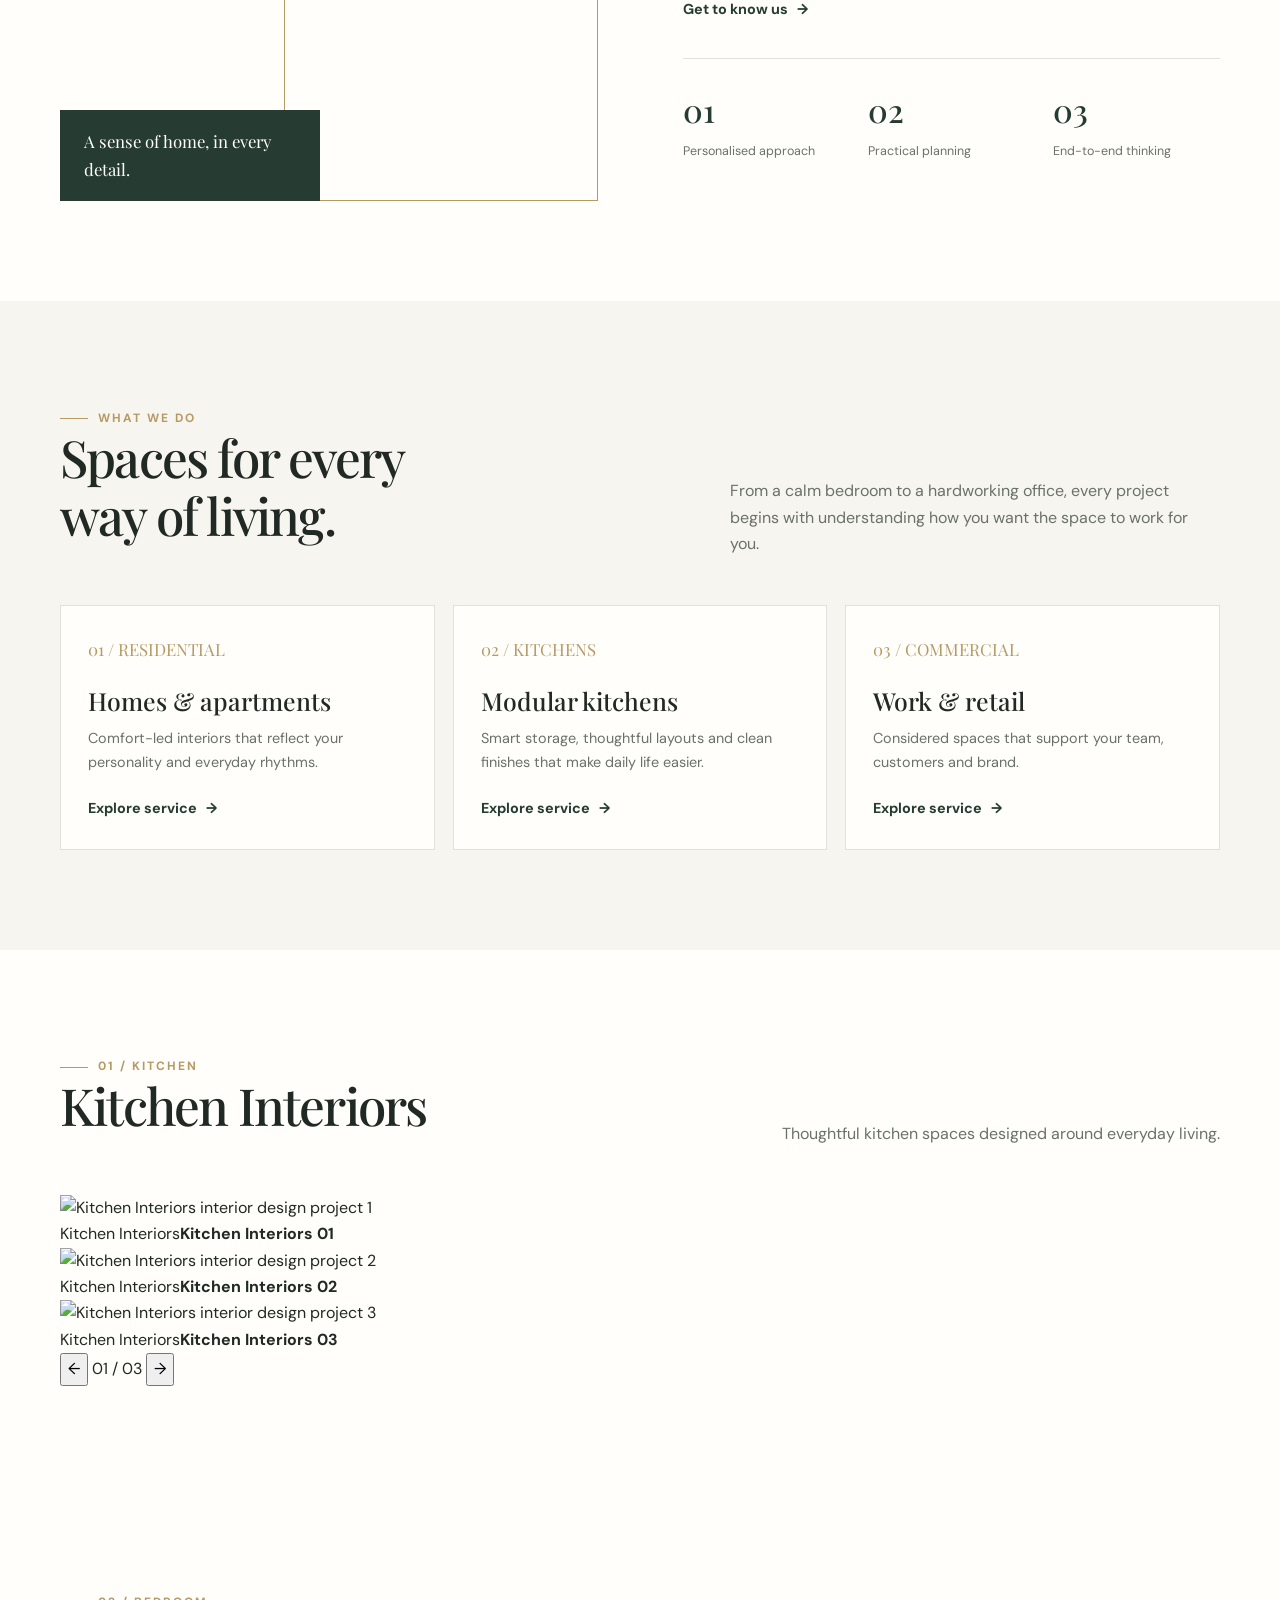
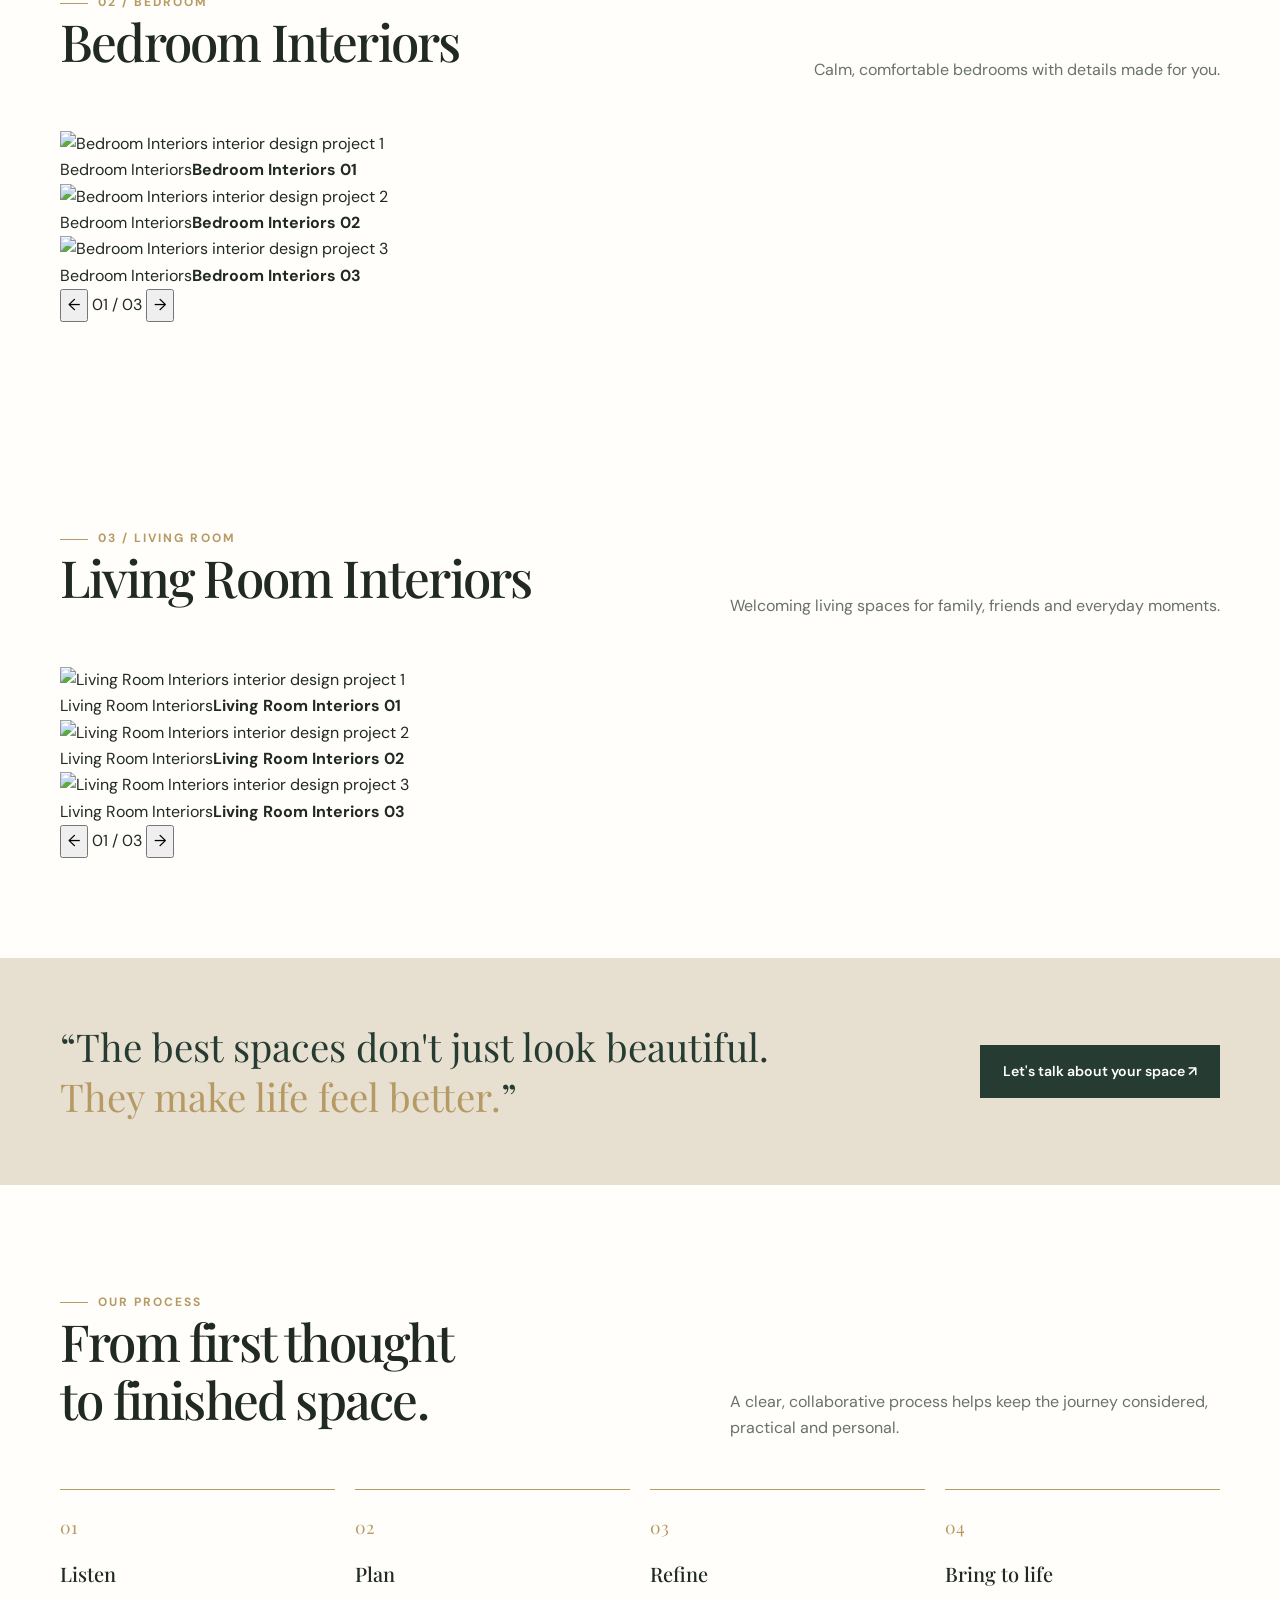
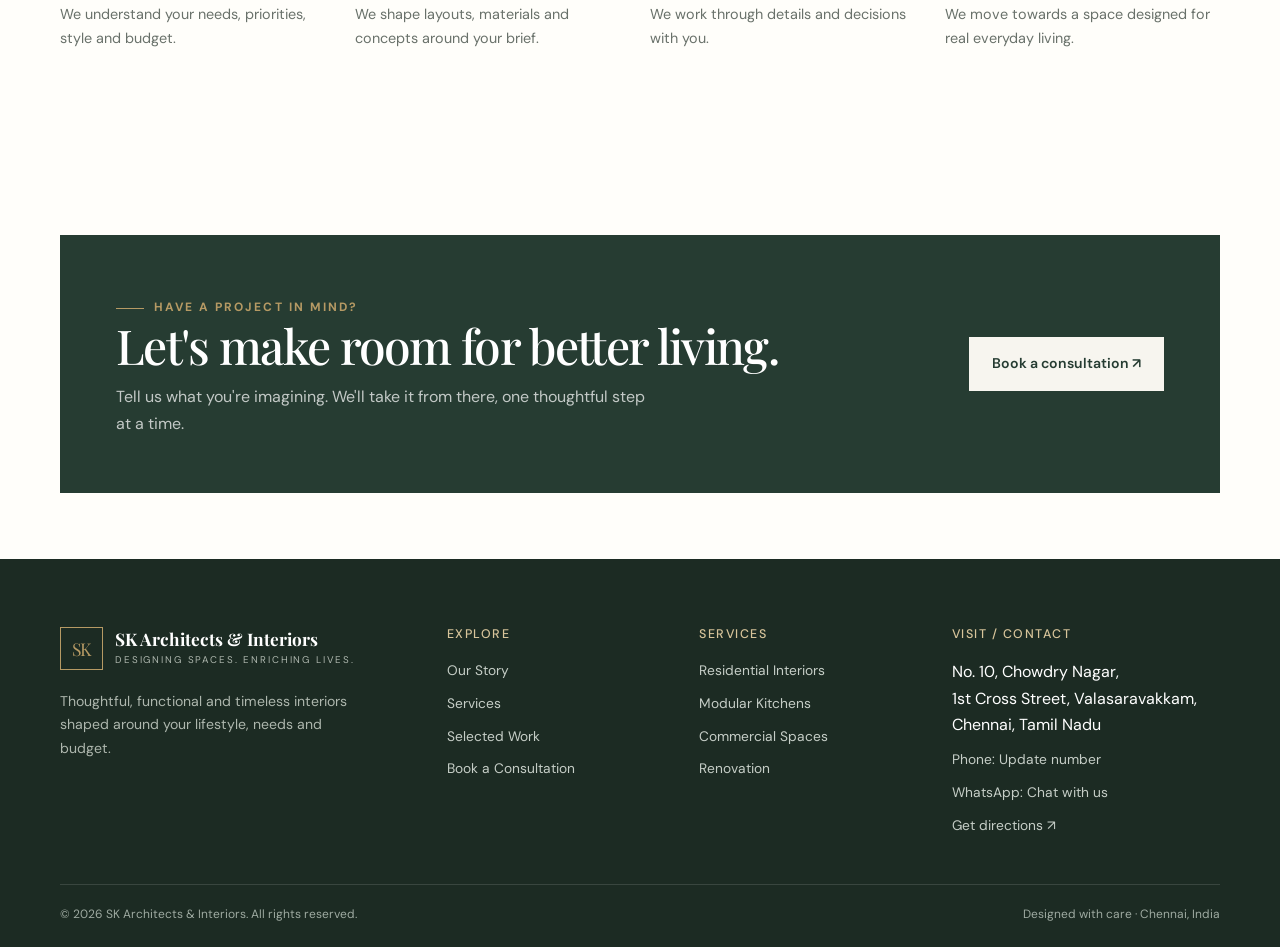
==== commit 16b2bf57: "Add files via upload" ====
--- a/index.html
+++ b/index.html
@@ -3,7 +3,7 @@
 <title>Home | SK Architects & Interiors</title><meta name="description" content="Thoughtful residential and commercial interiors by SK Architects & Interiors in Chennai.">
 <meta name="theme-color" content="#263c32"><link rel="stylesheet" href="assets/css/style.css">
 </head><body>
-<div class="topbar"><div class="container topbar-inner"><p>Thoughtful interiors. Considered living.</p><div class="topbar-links"><a href="tel:+918825584770">Call the studio</a><a href="contact.html#map">Visit our studio</a></div></div></div>
+<div class="topbar"><div class="container topbar-inner"><p>Thoughtful interiors. Considered living.</p><div class="topbar-links"><a href="#" data-phone-link>Call the studio</a><a href="contact.html#map">Visit our studio</a></div></div></div>
 <header class="site-header"><div class="container nav-wrap">
 <a class="brand" href="index.html" aria-label="SK Architects & Interiors home"><span class="brand-mark">SK</span><span><span class="brand-name">SK Architects & Interiors</span><span class="brand-tag">Designing spaces. Enriching lives.</span></span></a>
 <button class="menu-toggle" aria-label="Open navigation" aria-expanded="false">&#9776;</button>
@@ -13,17 +13,73 @@
 
 <main>
 <section class="hero"><div class="container"><div class="hero-content reveal"><span class="eyebrow">Architecture · Interiors · Living</span><h1>Spaces designed<br><em>around you.</em></h1><p>Thoughtful interiors, timeless details and practical planning — shaped around the way you live, work and feel.</p><div class="hero-actions"><a class="btn btn-light" href="portfolio.html">Explore our work <span>↗</span></a><a class="btn btn-outline" href="consultation.html">Book a consultation</a></div><div class="hero-note">Personalised design · Thoughtful execution · Lasting value</div></div></div><div class="hero-stamp"><div><strong>SK</strong>Spaces with<br>purpose & soul</div></div></section>
+<section class="section-sm video-showcase"><div class="container video-panel"><div><span class="eyebrow">Inside our projects</span><h2>See spaces come to life.</h2><p>Our project video will be added here once the studio shares the approved footage.</p><span class="video-placeholder-label">Project video coming soon</span></div><div class="video-placeholder" aria-label="Project video placeholder"><span class="video-play" aria-hidden="true">▶</span><span>Video will appear here</span></div></div></section>
 <section class="section"><div class="container intro-grid"><div class="image-stack reveal"><img src="https://images.unsplash.com/photo-1600210492486-724fe5c67fb0?auto=format&fit=crop&w=1100&q=85" alt="Warm contemporary living room interior"><div class="image-caption">A sense of home, in every detail.</div></div><div class="reveal"><span class="eyebrow">Welcome to SK</span><h2>Good design is felt<br>every single day.</h2><p class="lead">We create thoughtful, functional and timeless interiors shaped around each client's lifestyle, needs and budget.</p><p>From the first conversation to the finishing touches, we bring clarity to decisions and care to every corner — creating spaces that feel personal, balanced and beautifully considered.</p><a class="text-link" href="about.html">Get to know us <span>→</span></a><div class="stats"><div class="stat"><strong>01</strong><span>Personalised approach</span></div><div class="stat"><strong>02</strong><span>Practical planning</span></div><div class="stat"><strong>03</strong><span>End-to-end thinking</span></div></div></div></div></section>
 <section class="section bg-ivory"><div class="container"><div class="section-head"><div><span class="eyebrow">What we do</span><h2>Spaces for every<br>way of living.</h2></div><p>From a calm bedroom to a hardworking office, every project begins with understanding how you want the space to work for you.</p></div><div class="services-grid">
 <article class="service-card reveal"><span class="service-num">01 / RESIDENTIAL</span><h3>Homes & apartments</h3><p>Comfort-led interiors that reflect your personality and everyday rhythms.</p><a class="text-link" href="residential.html">Explore service <span>→</span></a></article>
 <article class="service-card reveal"><span class="service-num">02 / KITCHENS</span><h3>Modular kitchens</h3><p>Smart storage, thoughtful layouts and clean finishes that make daily life easier.</p><a class="text-link" href="services.html#kitchens">Explore service <span>→</span></a></article>
 <article class="service-card reveal"><span class="service-num">03 / COMMERCIAL</span><h3>Work & retail</h3><p>Considered spaces that support your team, customers and brand.</p><a class="text-link" href="services.html#commercial">Explore service <span>→</span></a></article>
 </div></div></section>
-<section class="section"><div class="container"><div class="section-head"><div><span class="eyebrow">Selected spaces</span><h2>Made with intention.</h2></div><a class="text-link" href="portfolio.html">View all projects <span>→</span></a></div><div class="project-grid">
-<article class="project-card reveal" data-category="residential" data-lightbox><img src="https://images.unsplash.com/photo-1600210492486-724fe5c67fb0?auto=format&fit=crop&w=1100&q=85" alt="Contemporary living room"><div class="project-info"><small>Residential</small><h3>The quiet retreat</h3></div></article>
-<article class="project-card reveal" data-category="kitchen" data-lightbox><img src="https://images.unsplash.com/photo-1600585154340-be6161a56a0c?auto=format&fit=crop&w=1100&q=85" alt="Modern home and kitchen design"><div class="project-info"><small>Kitchen</small><h3>Everyday elegance</h3></div></article>
-<article class="project-card reveal" data-category="commercial" data-lightbox><img src="https://images.unsplash.com/photo-1497366754035-f200968a6e72?auto=format&fit=crop&w=1100&q=85" alt="Contemporary office interior"><div class="project-info"><small>Commercial</small><h3>Work, reimagined</h3></div></article>
-</div></div></section>
+<section class="section category-gallery-section" id="kitchen">
+  <div class="container">
+    <div class="section-head">
+      <div><span class="eyebrow">01 / KITCHEN</span><h2>Kitchen Interiors</h2></div>
+      <p>Thoughtful kitchen spaces designed around everyday living.</p>
+    </div>
+    <div class="category-slider" data-category-slider="kitchen">
+      <div class="category-slider-track">
+        <article class="category-slide" data-whatsapp-enquiry data-category="kitchen" tabindex="0" role="link" aria-label="Ask about Kitchen Interiors on WhatsApp"><img src="assets/images/kitchen/kitchen-01.jpeg" alt="Kitchen Interiors interior design project 1" loading="lazy"><div class="category-slide-caption"><span>Kitchen Interiors</span><strong>Kitchen Interiors 01</strong></div></article>
+<article class="category-slide" data-whatsapp-enquiry data-category="kitchen" tabindex="0" role="link" aria-label="Ask about Kitchen Interiors on WhatsApp"><img src="assets/images/kitchen/kitchen-02.jpeg" alt="Kitchen Interiors interior design project 2" loading="lazy"><div class="category-slide-caption"><span>Kitchen Interiors</span><strong>Kitchen Interiors 02</strong></div></article>
+<article class="category-slide" data-whatsapp-enquiry data-category="kitchen" tabindex="0" role="link" aria-label="Ask about Kitchen Interiors on WhatsApp"><img src="assets/images/kitchen/kitchen-03.jpeg" alt="Kitchen Interiors interior design project 3" loading="lazy"><div class="category-slide-caption"><span>Kitchen Interiors</span><strong>Kitchen Interiors 03</strong></div></article>
+      </div>
+    </div>
+    <div class="slider-controls category-slider-controls" aria-label="Kitchen Interiors slideshow controls">
+      <button type="button" data-slider-prev aria-label="Previous Kitchen Interiors images">←</button>
+      <span class="slider-status" data-slider-status aria-live="polite">01 / 03</span>
+      <button type="button" data-slider-next aria-label="Next Kitchen Interiors images">→</button>
+    </div>
+  </div>
+</section>
+<section class="section category-gallery-section" id="bedroom">
+  <div class="container">
+    <div class="section-head">
+      <div><span class="eyebrow">02 / BEDROOM</span><h2>Bedroom Interiors</h2></div>
+      <p>Calm, comfortable bedrooms with details made for you.</p>
+    </div>
+    <div class="category-slider" data-category-slider="bedroom">
+      <div class="category-slider-track">
+        <article class="category-slide" data-whatsapp-enquiry data-category="bedroom" tabindex="0" role="link" aria-label="Ask about Bedroom Interiors on WhatsApp"><img src="assets/images/bedroom/bedroom-01.jpeg" alt="Bedroom Interiors interior design project 1" loading="lazy"><div class="category-slide-caption"><span>Bedroom Interiors</span><strong>Bedroom Interiors 01</strong></div></article>
+<article class="category-slide" data-whatsapp-enquiry data-category="bedroom" tabindex="0" role="link" aria-label="Ask about Bedroom Interiors on WhatsApp"><img src="assets/images/bedroom/bedroom-02.jpeg" alt="Bedroom Interiors interior design project 2" loading="lazy"><div class="category-slide-caption"><span>Bedroom Interiors</span><strong>Bedroom Interiors 02</strong></div></article>
+<article class="category-slide" data-whatsapp-enquiry data-category="bedroom" tabindex="0" role="link" aria-label="Ask about Bedroom Interiors on WhatsApp"><img src="assets/images/bedroom/bedroom-03.jpeg" alt="Bedroom Interiors interior design project 3" loading="lazy"><div class="category-slide-caption"><span>Bedroom Interiors</span><strong>Bedroom Interiors 03</strong></div></article>
+      </div>
+    </div>
+    <div class="slider-controls category-slider-controls" aria-label="Bedroom Interiors slideshow controls">
+      <button type="button" data-slider-prev aria-label="Previous Bedroom Interiors images">←</button>
+      <span class="slider-status" data-slider-status aria-live="polite">01 / 03</span>
+      <button type="button" data-slider-next aria-label="Next Bedroom Interiors images">→</button>
+    </div>
+  </div>
+</section>
+<section class="section category-gallery-section" id="living-room">
+  <div class="container">
+    <div class="section-head">
+      <div><span class="eyebrow">03 / LIVING ROOM</span><h2>Living Room Interiors</h2></div>
+      <p>Welcoming living spaces for family, friends and everyday moments.</p>
+    </div>
+    <div class="category-slider" data-category-slider="living-room">
+      <div class="category-slider-track">
+        <article class="category-slide" data-whatsapp-enquiry data-category="living-room" tabindex="0" role="link" aria-label="Ask about Living Room Interiors on WhatsApp"><img src="assets/images/living-room/living-room-01.jpeg" alt="Living Room Interiors interior design project 1" loading="lazy"><div class="category-slide-caption"><span>Living Room Interiors</span><strong>Living Room Interiors 01</strong></div></article>
+<article class="category-slide" data-whatsapp-enquiry data-category="living-room" tabindex="0" role="link" aria-label="Ask about Living Room Interiors on WhatsApp"><img src="assets/images/living-room/living-room-02.jpeg" alt="Living Room Interiors interior design project 2" loading="lazy"><div class="category-slide-caption"><span>Living Room Interiors</span><strong>Living Room Interiors 02</strong></div></article>
+<article class="category-slide" data-whatsapp-enquiry data-category="living-room" tabindex="0" role="link" aria-label="Ask about Living Room Interiors on WhatsApp"><img src="assets/images/living-room/living-room-03.jpeg" alt="Living Room Interiors interior design project 3" loading="lazy"><div class="category-slide-caption"><span>Living Room Interiors</span><strong>Living Room Interiors 03</strong></div></article>
+      </div>
+    </div>
+    <div class="slider-controls category-slider-controls" aria-label="Living Room Interiors slideshow controls">
+      <button type="button" data-slider-prev aria-label="Previous Living Room Interiors images">←</button>
+      <span class="slider-status" data-slider-status aria-live="polite">01 / 03</span>
+      <button type="button" data-slider-next aria-label="Next Living Room Interiors images">→</button>
+    </div>
+  </div>
+</section>
 <section class="quote-band"><div class="container quote-inner"><blockquote>“The best spaces don't just look beautiful.<br><span>They make life feel better.</span>”</blockquote><a class="btn" href="consultation.html">Let's talk about your space ↗</a></div></section>
 <section class="section"><div class="container"><div class="section-head"><div><span class="eyebrow">Our process</span><h2>From first thought<br>to finished space.</h2></div><p>A clear, collaborative process helps keep the journey considered, practical and personal.</p></div><div class="steps"><div class="step"><h3>Listen</h3><p>We understand your needs, priorities, style and budget.</p></div><div class="step"><h3>Plan</h3><p>We shape layouts, materials and concepts around your brief.</p></div><div class="step"><h3>Refine</h3><p>We work through details and decisions with you.</p></div><div class="step"><h3>Bring to life</h3><p>We move towards a space designed for real everyday living.</p></div></div></div></section>
 <section class="section-sm"><div class="container"><div class="cta-panel"><div><span class="eyebrow">Have a project in mind?</span><h2>Let's make room for better living.</h2><p>Tell us what you're imagining. We'll take it from there, one thoughtful step at a time.</p></div><a class="btn btn-light" href="consultation.html">Book a consultation ↗</a></div></div></section>
@@ -34,10 +90,11 @@
 <div><a class="brand" href="index.html"><span class="brand-mark">SK</span><span><span class="brand-name">SK Architects & Interiors</span><span class="brand-tag">Designing spaces. Enriching lives.</span></span></a><p>Thoughtful, functional and timeless interiors shaped around your lifestyle, needs and budget.</p></div>
 <div><h4>Explore</h4><div class="footer-links"><a href="about.html">Our Story</a><a href="services.html">Services</a><a href="portfolio.html">Selected Work</a><a href="consultation.html">Book a Consultation</a></div></div>
 <div><h4>Services</h4><div class="footer-links"><a href="residential.html">Residential Interiors</a><a href="services.html#kitchens">Modular Kitchens</a><a href="services.html#commercial">Commercial Spaces</a><a href="services.html#renovation">Renovation</a></div></div>
-<div><h4>Visit / Contact</h4><div class="footer-links"><span>No. 10, Chowdry Nagar,<br>1st Cross Street, Valasaravakkam,<br>Chennai, Tamil Nadu</span><a href="tel:+918825584770">Phone: 88255 84770</a><a href="https://wa.me/918825584770" target="_blank" rel="noopener">WhatsApp: 88255 84770</a><a href="contact.html#map">Get directions ↗</a></div></div>
+<div><h4>Visit / Contact</h4><div class="footer-links"><span>No. 10, Chowdry Nagar,<br>1st Cross Street, Valasaravakkam,<br>Chennai, Tamil Nadu</span><a href="#" data-phone-link>Phone: <span data-phone-display>Update number</span></a><a href="#" data-whatsapp-link target="_blank" rel="noopener">WhatsApp: <span data-whatsapp-display>Chat with us</span></a><a href="contact.html#map">Get directions ↗</a></div></div>
 </div><div class="footer-bottom"><span>© <span data-year></span> SK Architects & Interiors. All rights reserved.</span><span>Designed with care · Chennai, India</span></div>
 </div></footer>
-<a class="whatsapp-float" href="https://wa.me/918825584770" aria-label="Chat on WhatsApp" title="WhatsApp">✆</a>
+<a class="whatsapp-float" href="#" data-whatsapp-link aria-label="Chat on WhatsApp" title="WhatsApp">✆</a>
 <div class="lightbox" aria-modal="true" role="dialog" aria-label="Project image preview"><button class="lightbox-close" aria-label="Close image preview">&times;</button><img src="" alt=""></div>
+<script src="assets/js/config.js"></script>
 <script src="assets/js/main.js"></script>
 </body></html>
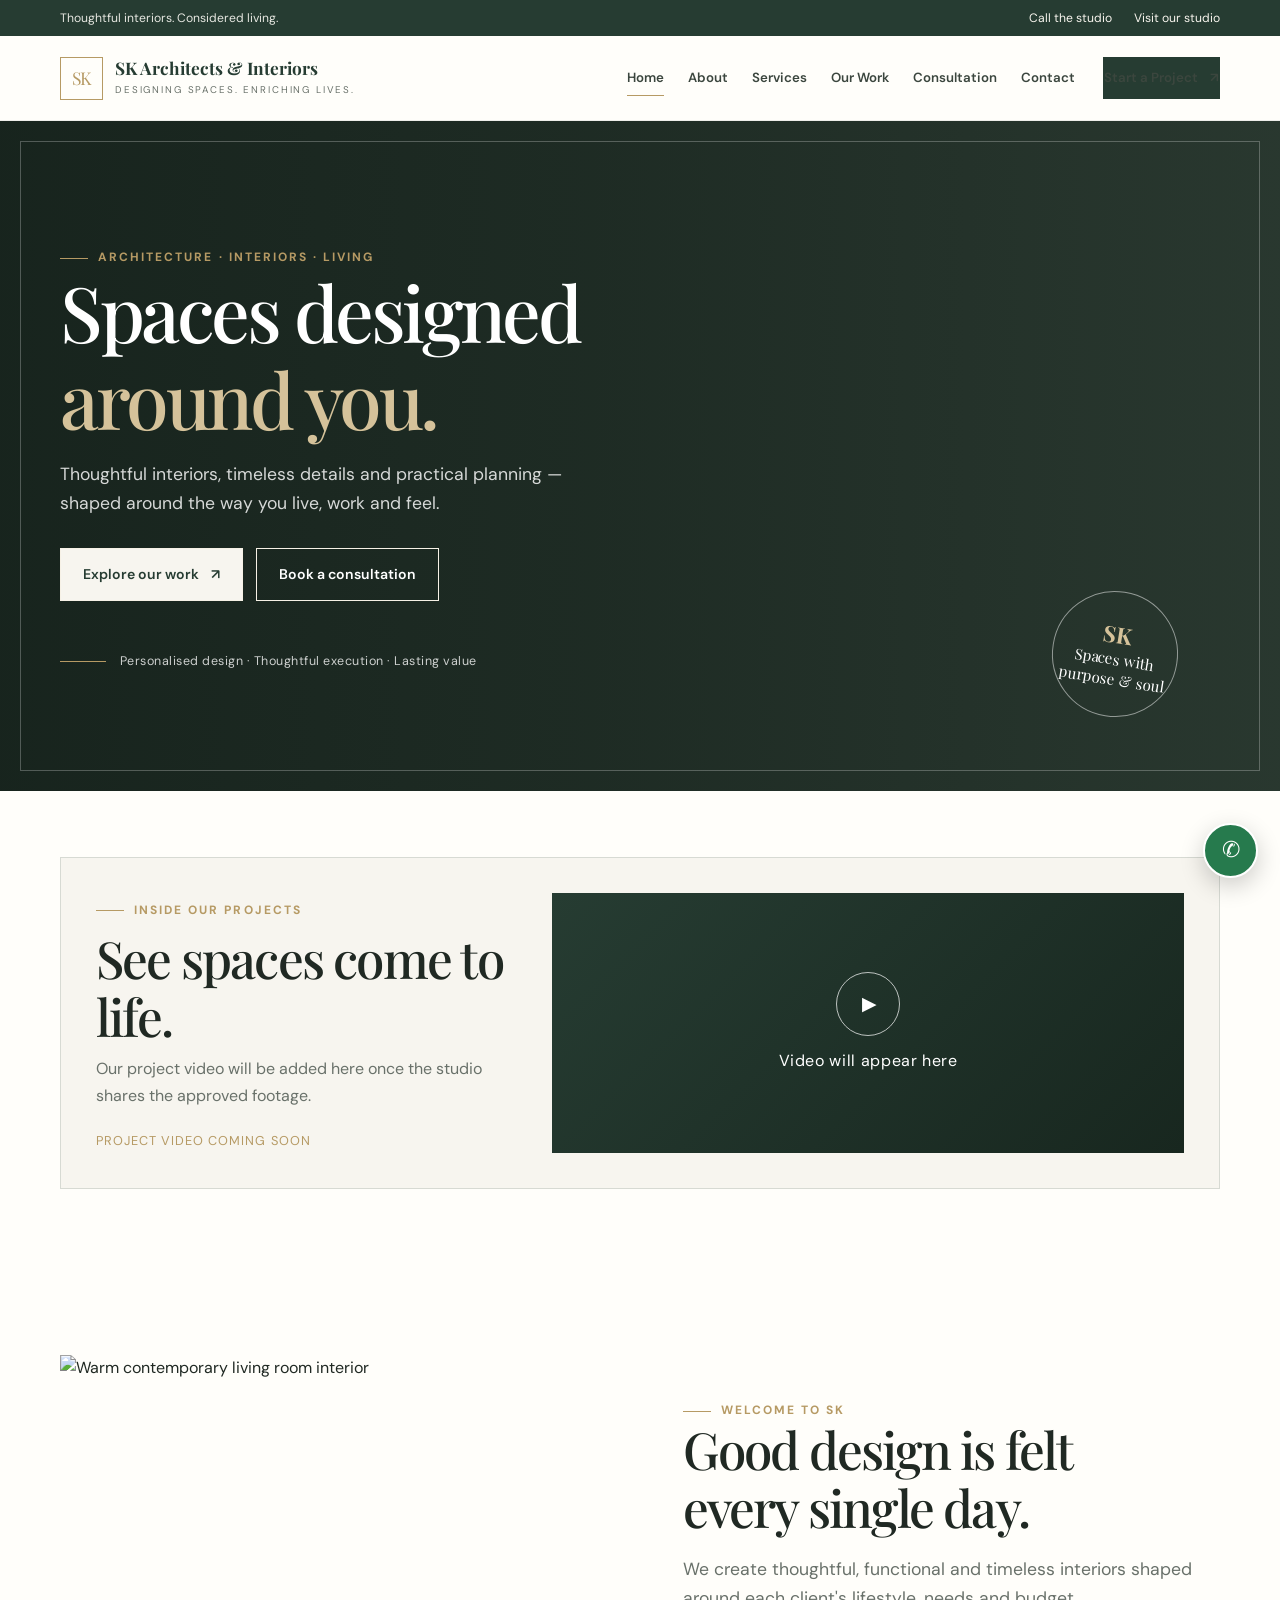
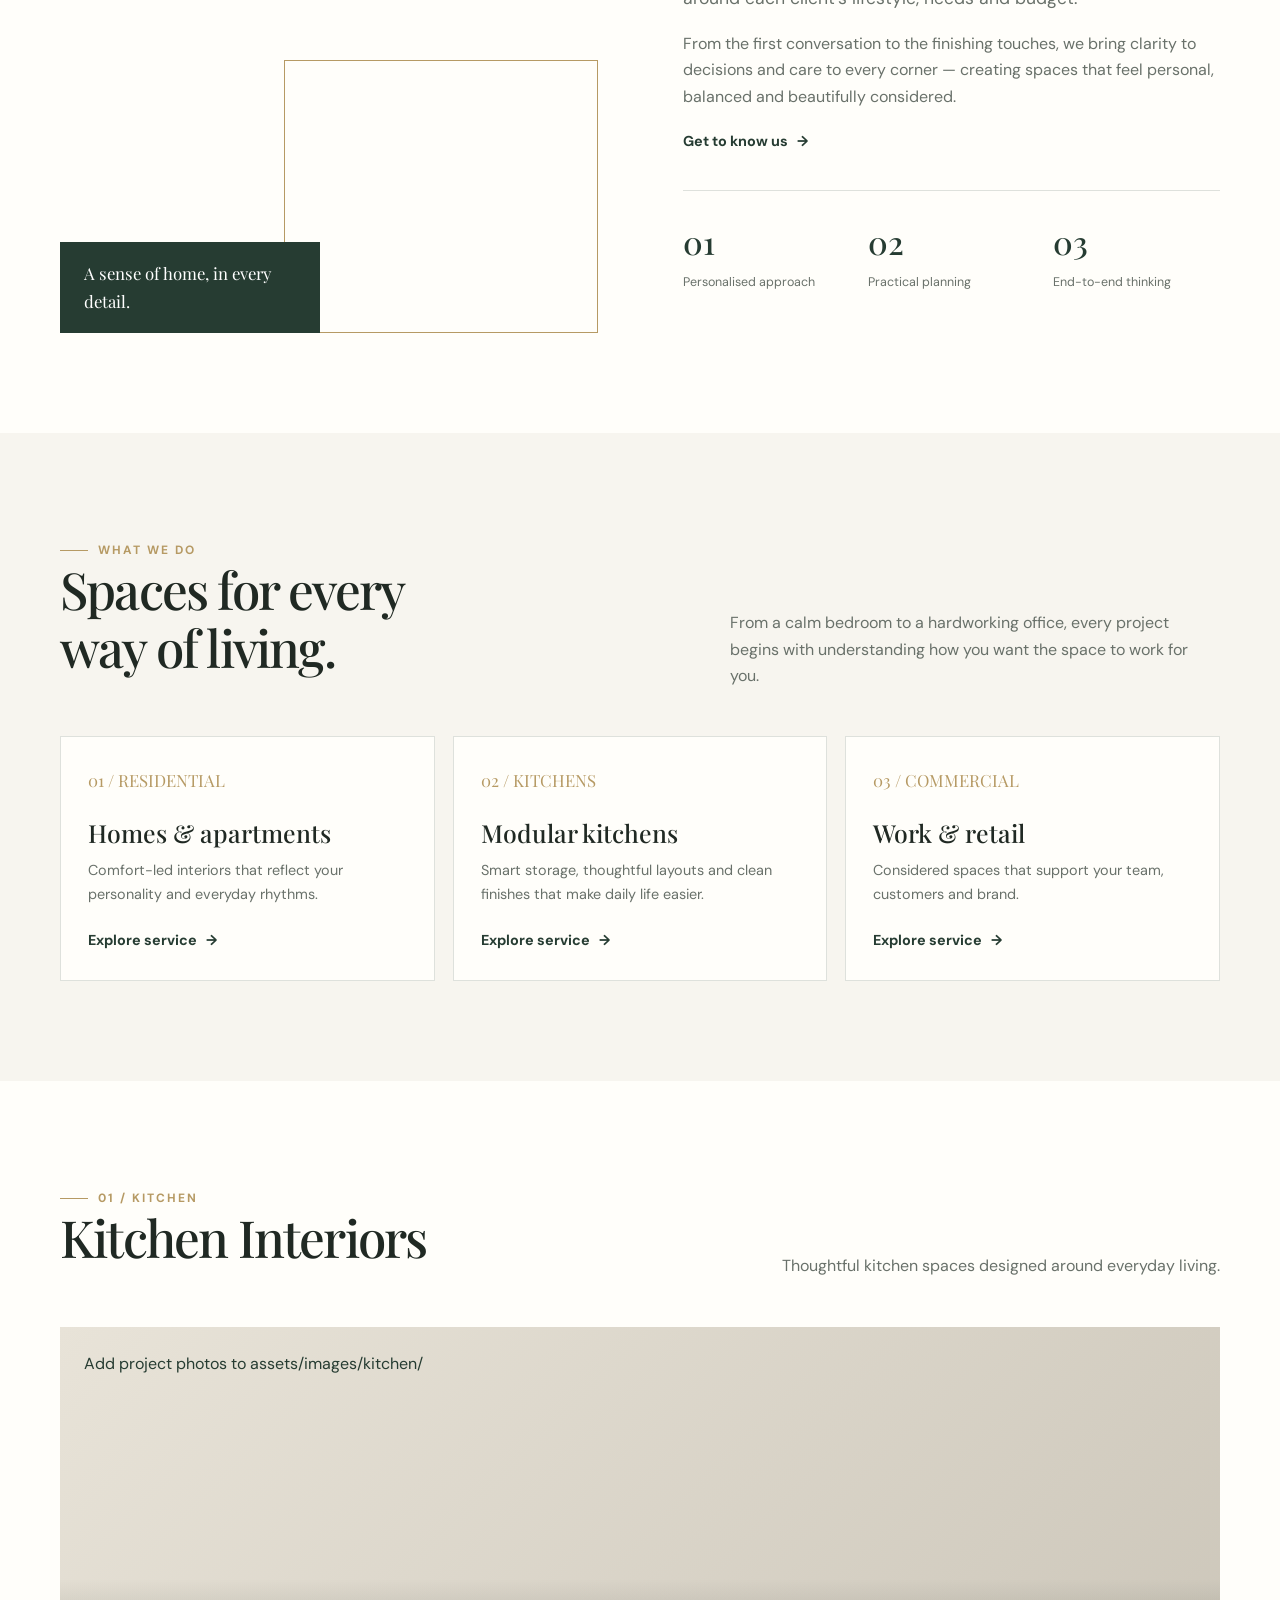
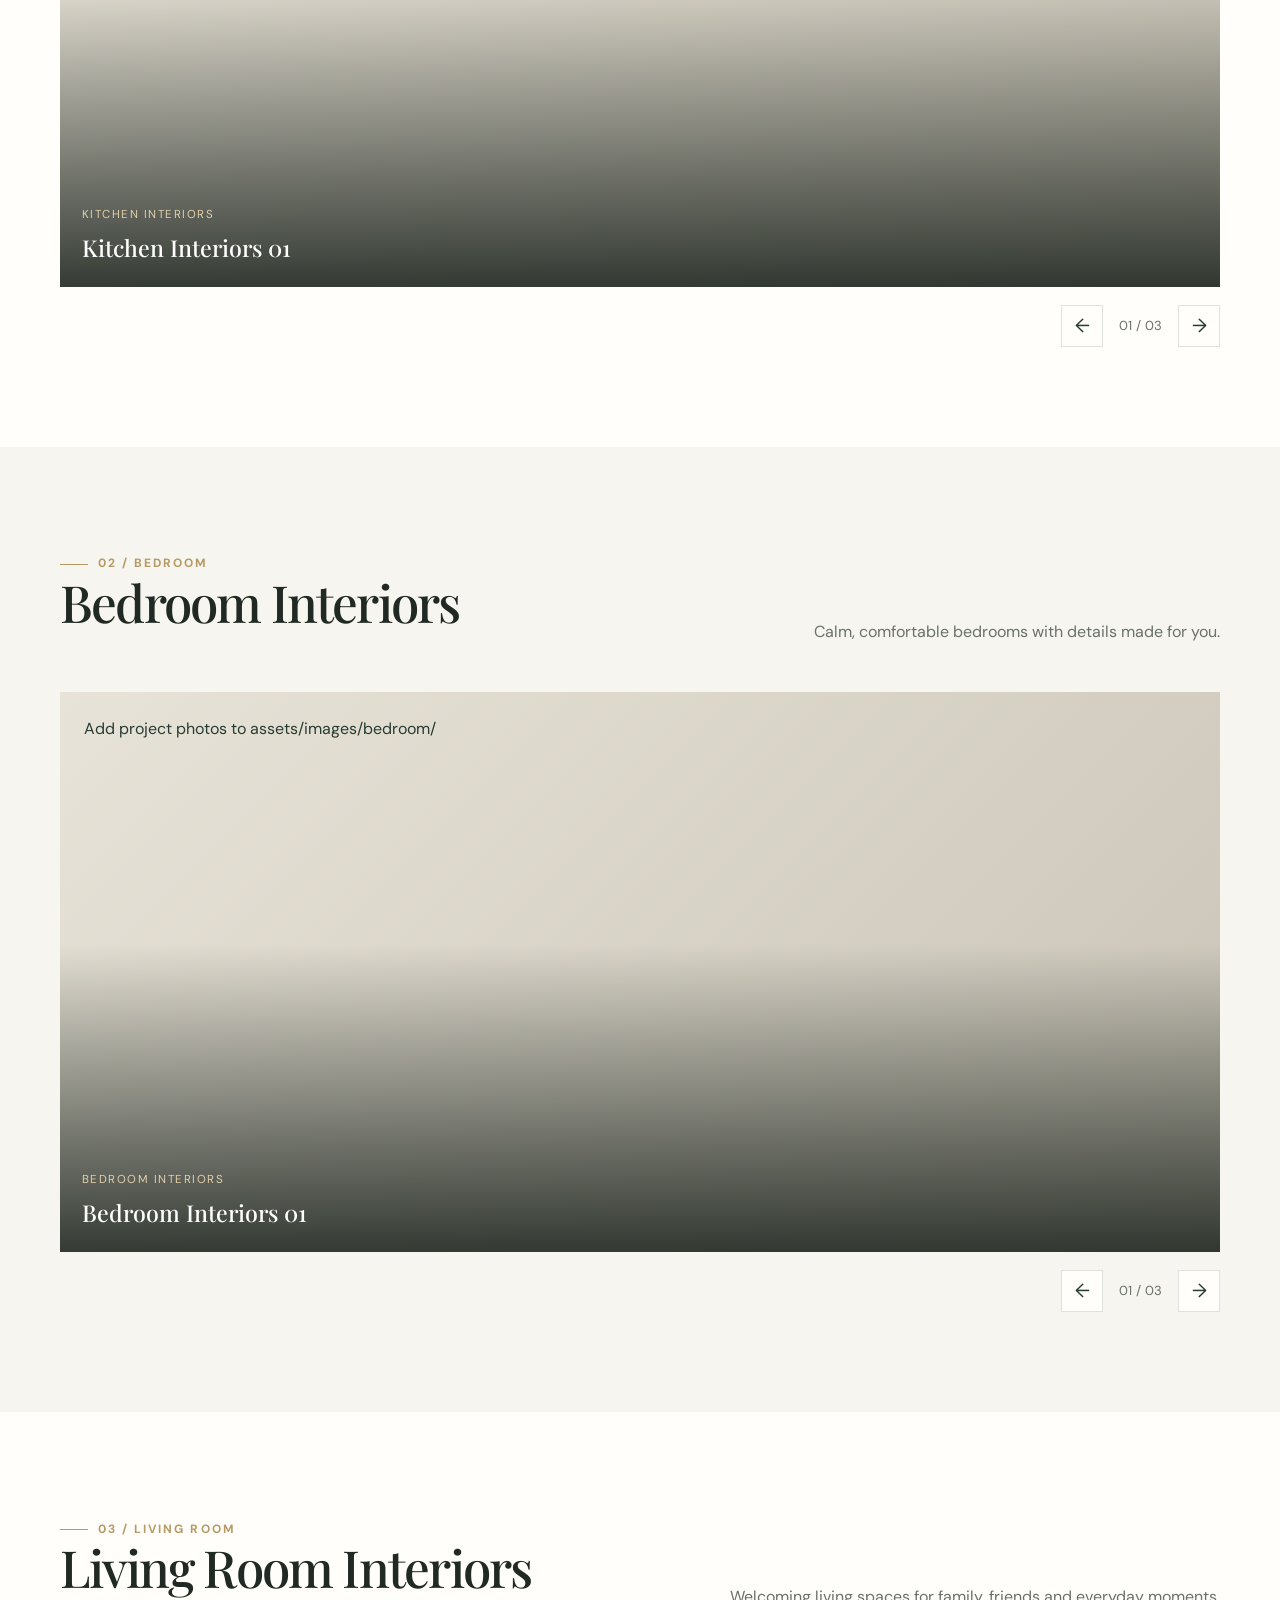
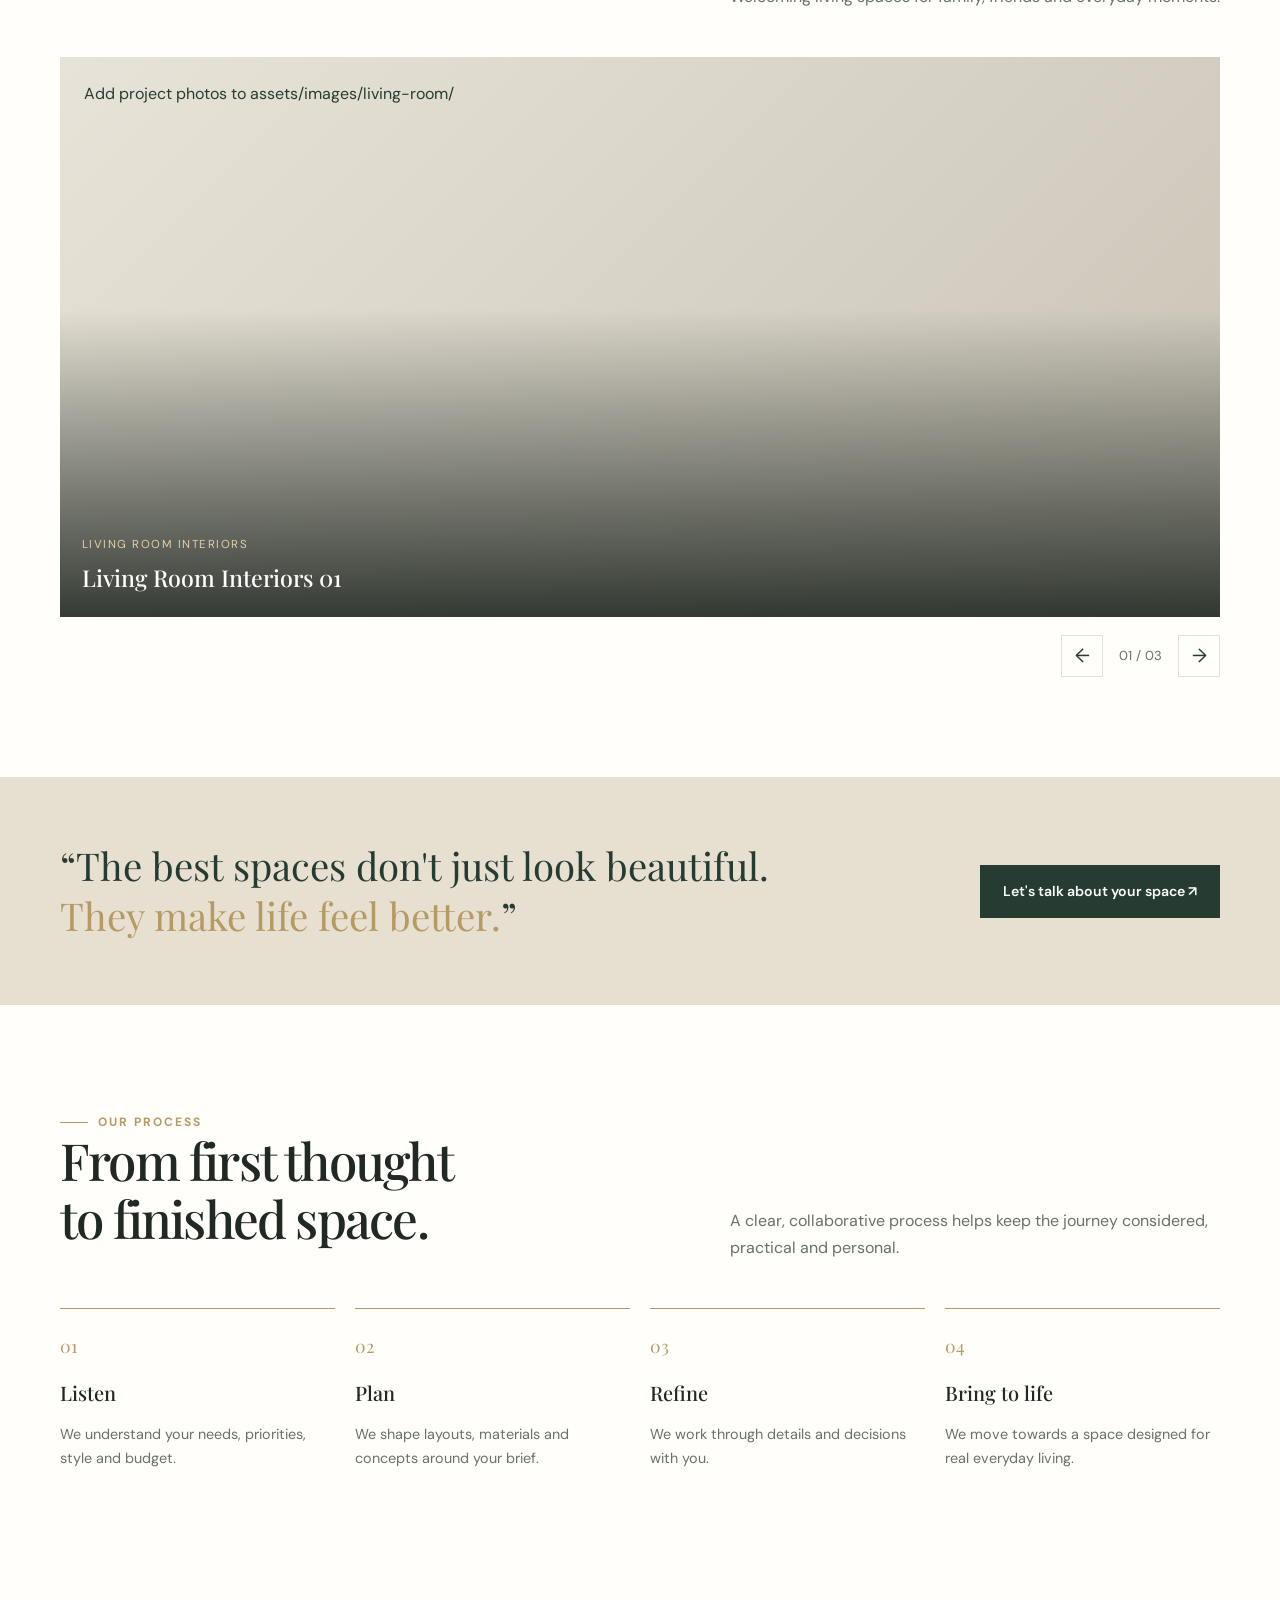
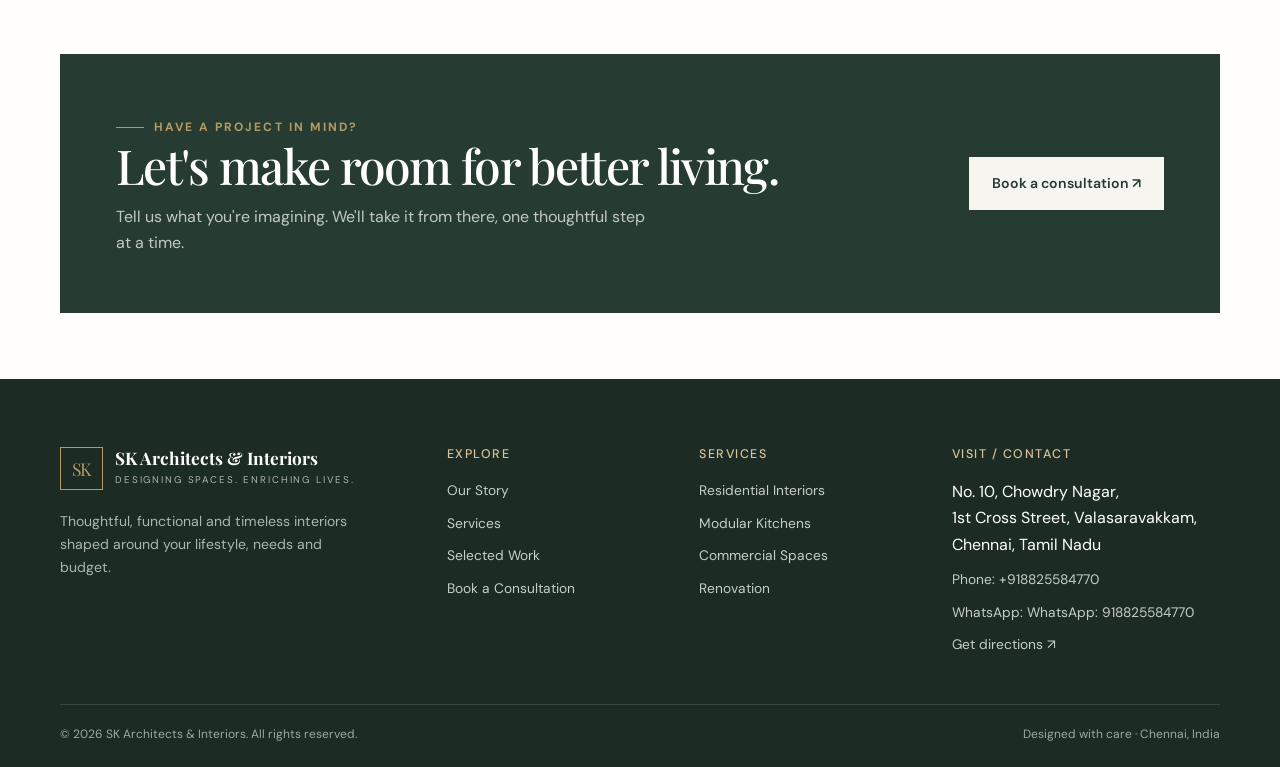
==== commit cc49570d: "Add files via upload" ====
--- a/index.html
+++ b/index.html
@@ -28,9 +28,9 @@
     </div>
     <div class="category-slider" data-category-slider="kitchen">
       <div class="category-slider-track">
-        <article class="category-slide" data-whatsapp-enquiry data-category="kitchen" tabindex="0" role="link" aria-label="Ask about Kitchen Interiors on WhatsApp"><img src="assets/images/kitchen/kitchen-01.jpeg" alt="Kitchen Interiors interior design project 1" loading="lazy"><div class="category-slide-caption"><span>Kitchen Interiors</span><strong>Kitchen Interiors 01</strong></div></article>
-<article class="category-slide" data-whatsapp-enquiry data-category="kitchen" tabindex="0" role="link" aria-label="Ask about Kitchen Interiors on WhatsApp"><img src="assets/images/kitchen/kitchen-02.jpeg" alt="Kitchen Interiors interior design project 2" loading="lazy"><div class="category-slide-caption"><span>Kitchen Interiors</span><strong>Kitchen Interiors 02</strong></div></article>
-<article class="category-slide" data-whatsapp-enquiry data-category="kitchen" tabindex="0" role="link" aria-label="Ask about Kitchen Interiors on WhatsApp"><img src="assets/images/kitchen/kitchen-03.jpeg" alt="Kitchen Interiors interior design project 3" loading="lazy"><div class="category-slide-caption"><span>Kitchen Interiors</span><strong>Kitchen Interiors 03</strong></div></article>
+        <article class="category-slide" data-whatsapp-enquiry data-category="kitchen" tabindex="0" role="link" aria-label="Ask about Kitchen Interiors on WhatsApp"><img src="assets/images/kitchen/kitchen-01.jpg" alt="Kitchen Interiors interior design project 1" loading="lazy"><div class="category-slide-caption"><span>Kitchen Interiors</span><strong>Kitchen Interiors 01</strong></div></article>
+<article class="category-slide" data-whatsapp-enquiry data-category="kitchen" tabindex="0" role="link" aria-label="Ask about Kitchen Interiors on WhatsApp"><img src="assets/images/kitchen/kitchen-02.jpg" alt="Kitchen Interiors interior design project 2" loading="lazy"><div class="category-slide-caption"><span>Kitchen Interiors</span><strong>Kitchen Interiors 02</strong></div></article>
+<article class="category-slide" data-whatsapp-enquiry data-category="kitchen" tabindex="0" role="link" aria-label="Ask about Kitchen Interiors on WhatsApp"><img src="assets/images/kitchen/kitchen-03.jpg" alt="Kitchen Interiors interior design project 3" loading="lazy"><div class="category-slide-caption"><span>Kitchen Interiors</span><strong>Kitchen Interiors 03</strong></div></article>
       </div>
     </div>
     <div class="slider-controls category-slider-controls" aria-label="Kitchen Interiors slideshow controls">
@@ -48,9 +48,9 @@
     </div>
     <div class="category-slider" data-category-slider="bedroom">
       <div class="category-slider-track">
-        <article class="category-slide" data-whatsapp-enquiry data-category="bedroom" tabindex="0" role="link" aria-label="Ask about Bedroom Interiors on WhatsApp"><img src="assets/images/bedroom/bedroom-01.jpeg" alt="Bedroom Interiors interior design project 1" loading="lazy"><div class="category-slide-caption"><span>Bedroom Interiors</span><strong>Bedroom Interiors 01</strong></div></article>
-<article class="category-slide" data-whatsapp-enquiry data-category="bedroom" tabindex="0" role="link" aria-label="Ask about Bedroom Interiors on WhatsApp"><img src="assets/images/bedroom/bedroom-02.jpeg" alt="Bedroom Interiors interior design project 2" loading="lazy"><div class="category-slide-caption"><span>Bedroom Interiors</span><strong>Bedroom Interiors 02</strong></div></article>
-<article class="category-slide" data-whatsapp-enquiry data-category="bedroom" tabindex="0" role="link" aria-label="Ask about Bedroom Interiors on WhatsApp"><img src="assets/images/bedroom/bedroom-03.jpeg" alt="Bedroom Interiors interior design project 3" loading="lazy"><div class="category-slide-caption"><span>Bedroom Interiors</span><strong>Bedroom Interiors 03</strong></div></article>
+        <article class="category-slide" data-whatsapp-enquiry data-category="bedroom" tabindex="0" role="link" aria-label="Ask about Bedroom Interiors on WhatsApp"><img src="assets/images/bedroom/bedroom-01.jpg" alt="Bedroom Interiors interior design project 1" loading="lazy"><div class="category-slide-caption"><span>Bedroom Interiors</span><strong>Bedroom Interiors 01</strong></div></article>
+<article class="category-slide" data-whatsapp-enquiry data-category="bedroom" tabindex="0" role="link" aria-label="Ask about Bedroom Interiors on WhatsApp"><img src="assets/images/bedroom/bedroom-02.jpg" alt="Bedroom Interiors interior design project 2" loading="lazy"><div class="category-slide-caption"><span>Bedroom Interiors</span><strong>Bedroom Interiors 02</strong></div></article>
+<article class="category-slide" data-whatsapp-enquiry data-category="bedroom" tabindex="0" role="link" aria-label="Ask about Bedroom Interiors on WhatsApp"><img src="assets/images/bedroom/bedroom-03.jpg" alt="Bedroom Interiors interior design project 3" loading="lazy"><div class="category-slide-caption"><span>Bedroom Interiors</span><strong>Bedroom Interiors 03</strong></div></article>
       </div>
     </div>
     <div class="slider-controls category-slider-controls" aria-label="Bedroom Interiors slideshow controls">
@@ -68,9 +68,9 @@
     </div>
     <div class="category-slider" data-category-slider="living-room">
       <div class="category-slider-track">
-        <article class="category-slide" data-whatsapp-enquiry data-category="living-room" tabindex="0" role="link" aria-label="Ask about Living Room Interiors on WhatsApp"><img src="assets/images/living-room/living-room-01.jpeg" alt="Living Room Interiors interior design project 1" loading="lazy"><div class="category-slide-caption"><span>Living Room Interiors</span><strong>Living Room Interiors 01</strong></div></article>
-<article class="category-slide" data-whatsapp-enquiry data-category="living-room" tabindex="0" role="link" aria-label="Ask about Living Room Interiors on WhatsApp"><img src="assets/images/living-room/living-room-02.jpeg" alt="Living Room Interiors interior design project 2" loading="lazy"><div class="category-slide-caption"><span>Living Room Interiors</span><strong>Living Room Interiors 02</strong></div></article>
-<article class="category-slide" data-whatsapp-enquiry data-category="living-room" tabindex="0" role="link" aria-label="Ask about Living Room Interiors on WhatsApp"><img src="assets/images/living-room/living-room-03.jpeg" alt="Living Room Interiors interior design project 3" loading="lazy"><div class="category-slide-caption"><span>Living Room Interiors</span><strong>Living Room Interiors 03</strong></div></article>
+        <article class="category-slide" data-whatsapp-enquiry data-category="living-room" tabindex="0" role="link" aria-label="Ask about Living Room Interiors on WhatsApp"><img src="assets/images/living-room/living-room-01.jpg" alt="Living Room Interiors interior design project 1" loading="lazy"><div class="category-slide-caption"><span>Living Room Interiors</span><strong>Living Room Interiors 01</strong></div></article>
+<article class="category-slide" data-whatsapp-enquiry data-category="living-room" tabindex="0" role="link" aria-label="Ask about Living Room Interiors on WhatsApp"><img src="assets/images/living-room/living-room-02.jpg" alt="Living Room Interiors interior design project 2" loading="lazy"><div class="category-slide-caption"><span>Living Room Interiors</span><strong>Living Room Interiors 02</strong></div></article>
+<article class="category-slide" data-whatsapp-enquiry data-category="living-room" tabindex="0" role="link" aria-label="Ask about Living Room Interiors on WhatsApp"><img src="assets/images/living-room/living-room-03.jpg" alt="Living Room Interiors interior design project 3" loading="lazy"><div class="category-slide-caption"><span>Living Room Interiors</span><strong>Living Room Interiors 03</strong></div></article>
       </div>
     </div>
     <div class="slider-controls category-slider-controls" aria-label="Living Room Interiors slideshow controls">
--- a/assets/css/style.css
+++ b/assets/css/style.css
@@ -208,3 +208,51 @@
  .footer-bottom{display:block}.footer-bottom span{display:block;margin-top:7px}
  .filter-bar{gap:7px}.filter-btn{padding:8px 12px}
 }
+
+
+/* Client change requests: project carousel, video placeholder and WhatsApp image enquiries */
+.home-project-slider{display:flex;overflow-x:auto;scroll-snap-type:x mandatory;scroll-behavior:smooth;gap:22px;scrollbar-width:none}
+.home-project-slider::-webkit-scrollbar{display:none}
+.home-project-slider .project-card{flex:0 0 calc((100% - 22px)/2);scroll-snap-align:start}
+.slider-controls{display:flex;align-items:center;justify-content:flex-end;gap:16px;margin-top:20px;color:var(--muted);font-size:.82rem}
+.slider-controls button{width:42px;height:42px;border:1px solid var(--line);background:var(--paper);color:var(--forest);font-size:1.2rem;cursor:pointer;transition:.2s}
+.slider-controls button:hover{background:var(--forest);color:white}
+.video-panel{display:grid;grid-template-columns:.8fr 1.2fr;gap:35px;align-items:center;background:var(--ivory);padding:35px;border:1px solid var(--line)}
+.video-panel h2{margin:10px 0}.video-panel p{max-width:430px}.video-placeholder{min-height:260px;background:linear-gradient(135deg,#263c32,#18271f);color:#fff;display:flex;flex-direction:column;align-items:center;justify-content:center;gap:12px;letter-spacing:.04em}
+.video-play{width:64px;height:64px;border:1px solid rgba(255,255,255,.7);border-radius:50%;display:grid;place-items:center;padding-left:4px;font-size:1.2rem}
+.video-placeholder-label{display:inline-block;color:var(--brass);font-size:.8rem;letter-spacing:.08em;text-transform:uppercase}
+.project-card[data-whatsapp-enquiry]{cursor:pointer}.project-card[data-whatsapp-enquiry]:focus-visible{outline:3px solid var(--brass);outline-offset:3px}
+@media(max-width:780px){.home-project-slider .project-card{flex:0 0 calc((100% - 13px)/2)}.video-panel{grid-template-columns:1fr;padding:25px}.video-placeholder{min-height:220px}}
+@media(max-width:480px){.home-project-slider .project-card{flex:0 0 88%}.home-project-slider .project-card img{height:320px}}
+
+
+/* Three independent category image sliders on the homepage */
+.category-gallery-section:nth-of-type(even){background:var(--ivory)}
+.category-slider{overflow:hidden;width:100%}
+.category-slider-track{display:flex;gap:22px;transition:transform .45s ease;will-change:transform}
+.category-slide{position:relative;flex:0 0 calc((100% - 44px)/3);height:360px;overflow:hidden;background:#e5e1d7;cursor:pointer}
+.category-slide img{display:block;width:100%;height:100%;object-fit:cover;transition:transform .55s}
+.category-slide:hover img{transform:scale(1.05)}
+.category-slide:after{content:"";position:absolute;inset:35% 0 0;background:linear-gradient(transparent,rgba(16,25,19,.82));pointer-events:none}
+.category-slide-caption{position:absolute;z-index:1;left:22px;right:22px;bottom:20px;color:#fff;display:flex;flex-direction:column;gap:5px}
+.category-slide-caption span{color:#e1cfaa;font-size:.72rem;letter-spacing:.13em;text-transform:uppercase}
+.category-slide-caption strong{font-family:var(--serif);font-size:1.45rem;font-weight:500}
+.category-slide:focus-visible{outline:3px solid var(--brass);outline-offset:3px}
+.category-slider-controls{margin-top:18px}
+@media(max-width:780px){.category-slide{flex-basis:calc((100% - 22px)/2);height:300px}}
+@media(max-width:480px){.category-slider-track{gap:14px}.category-slide{flex-basis:88%;height:290px}}
+
+
+/* V4 FIX: one full-width image visible at a time in each category slideshow */
+.category-slider{display:block;width:100%;overflow:hidden;position:relative}
+.category-slider-track{display:flex;gap:0;width:100%;transition:transform .5s ease;will-change:transform}
+.category-slide{flex:0 0 100%;width:100%;height:clamp(300px,48vw,560px);min-width:100%;position:relative;overflow:hidden;background:linear-gradient(135deg,#e8e3d8,#c9c3b6)}
+.category-slide img{display:block;width:100%;height:100%;object-fit:cover}
+.category-slide.image-missing{background:linear-gradient(135deg,#e8e3d8,#c9c3b6)}
+.category-slide.image-missing img{display:none}
+.category-slide.image-missing:before{content:"Add project photos to assets/images/" attr(data-category) "/";position:absolute;left:24px;top:24px;color:#263c32;font-size:1rem;z-index:2}
+.category-slide.image-missing:after{content:"";position:absolute;inset:0;background:linear-gradient(transparent 45%,rgba(16,25,19,.82))}
+.category-slide-caption{z-index:3}
+.category-slider-controls{justify-content:flex-end}
+@media(max-width:780px){.category-slide{flex-basis:100%;height:380px;min-width:100%}}
+@media(max-width:480px){.category-slide{flex-basis:100%;height:300px;min-width:100%}}
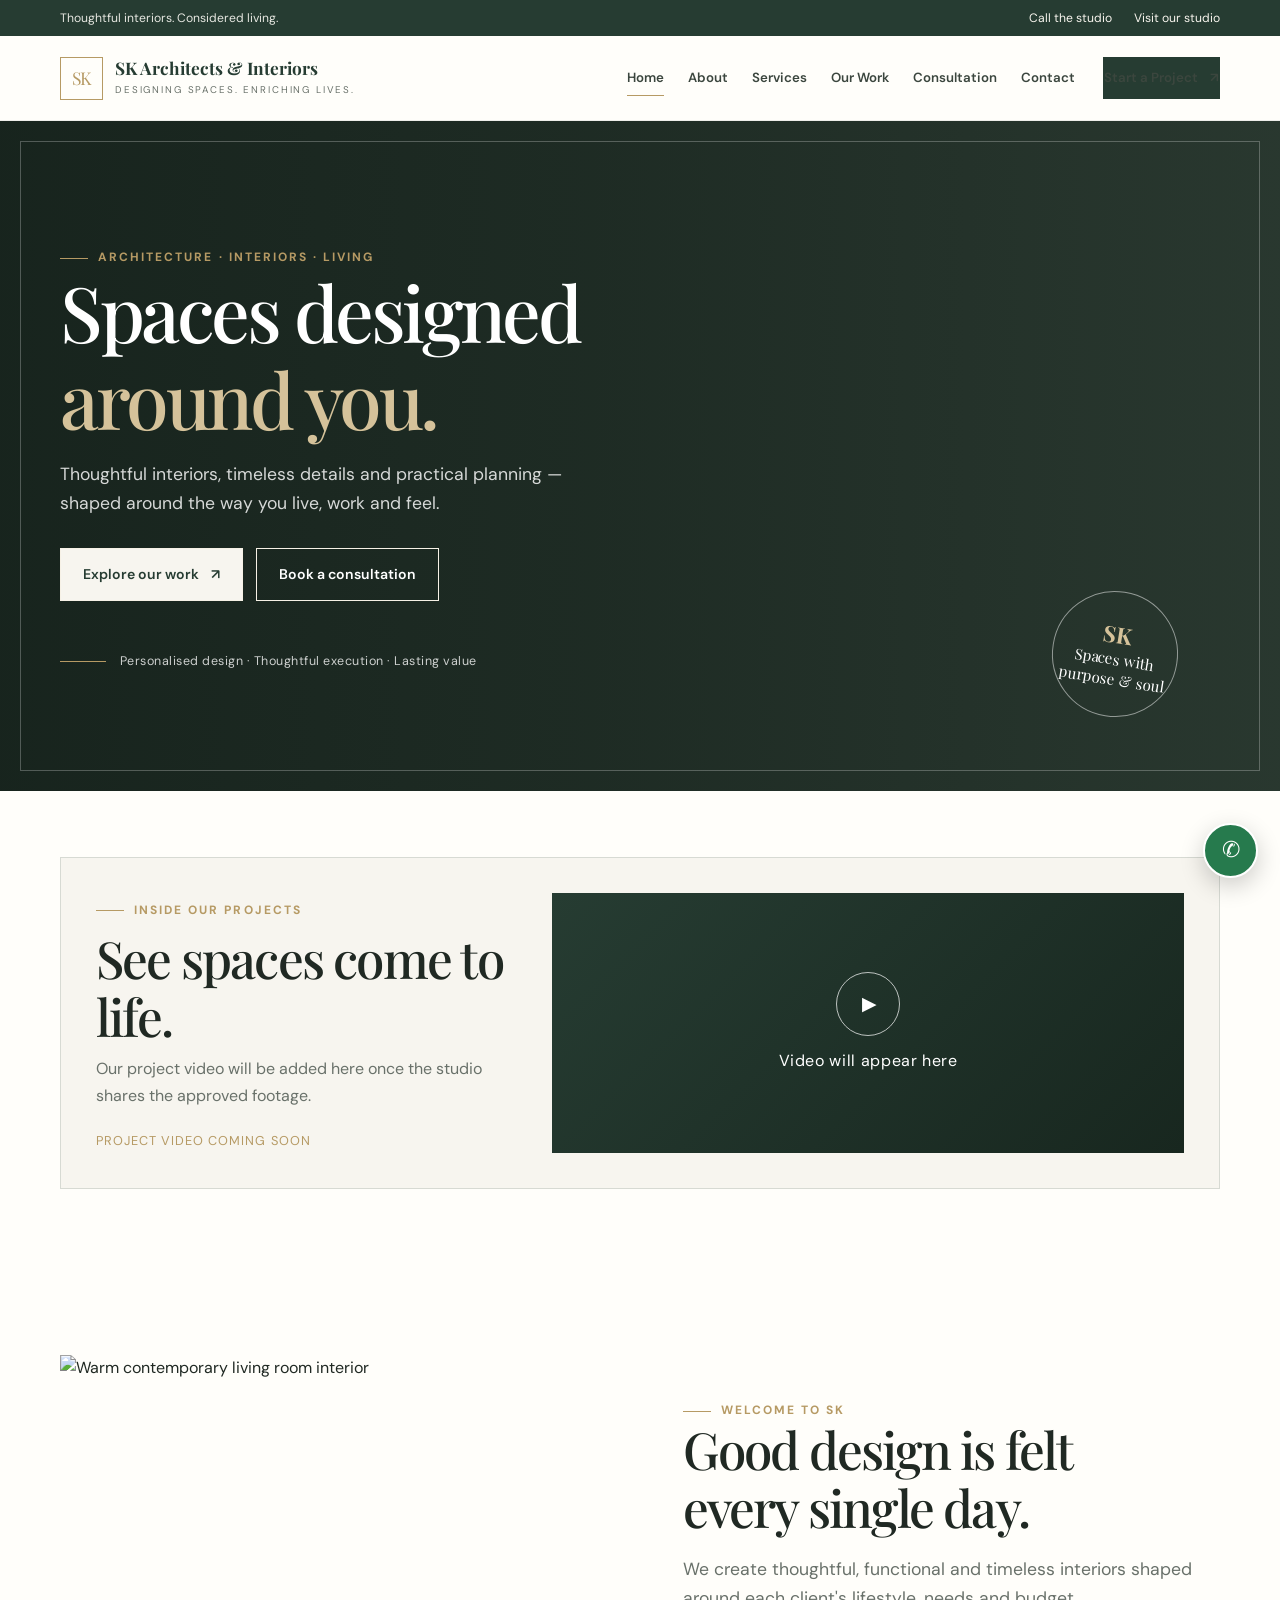
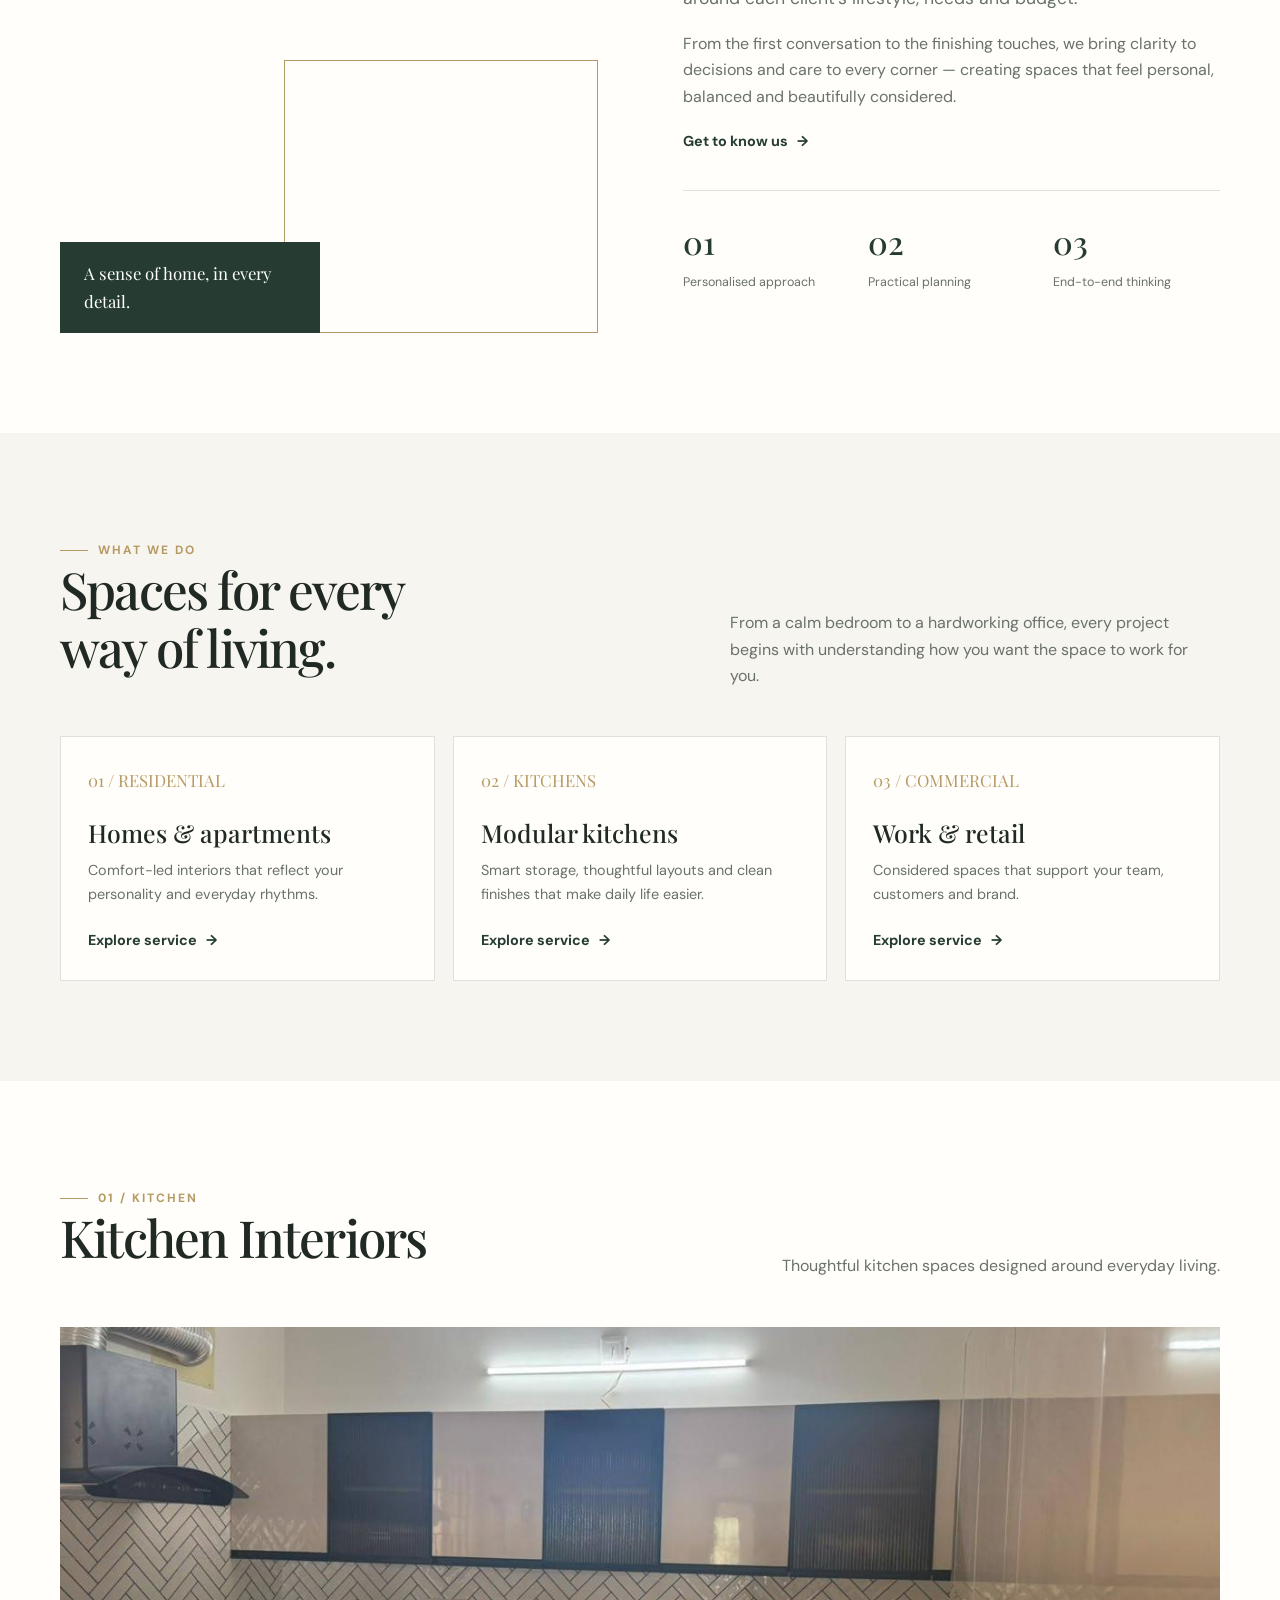
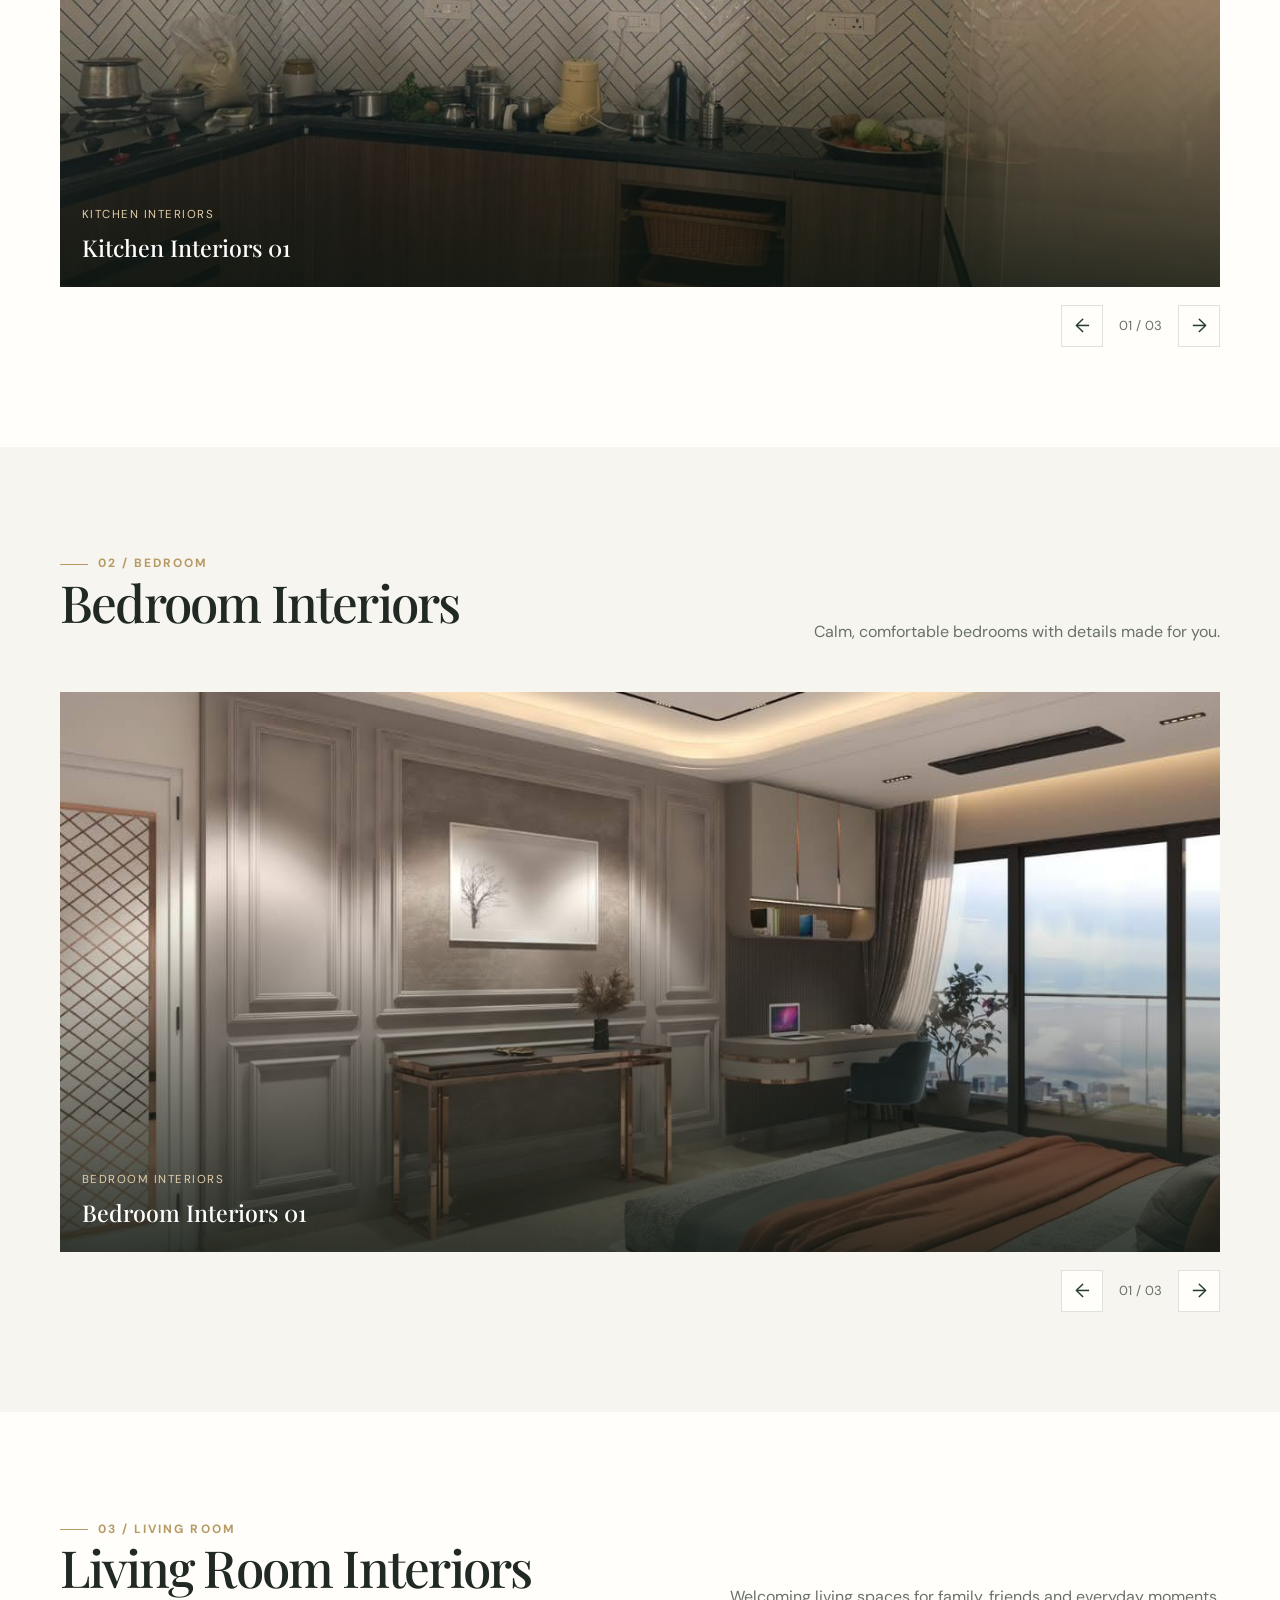
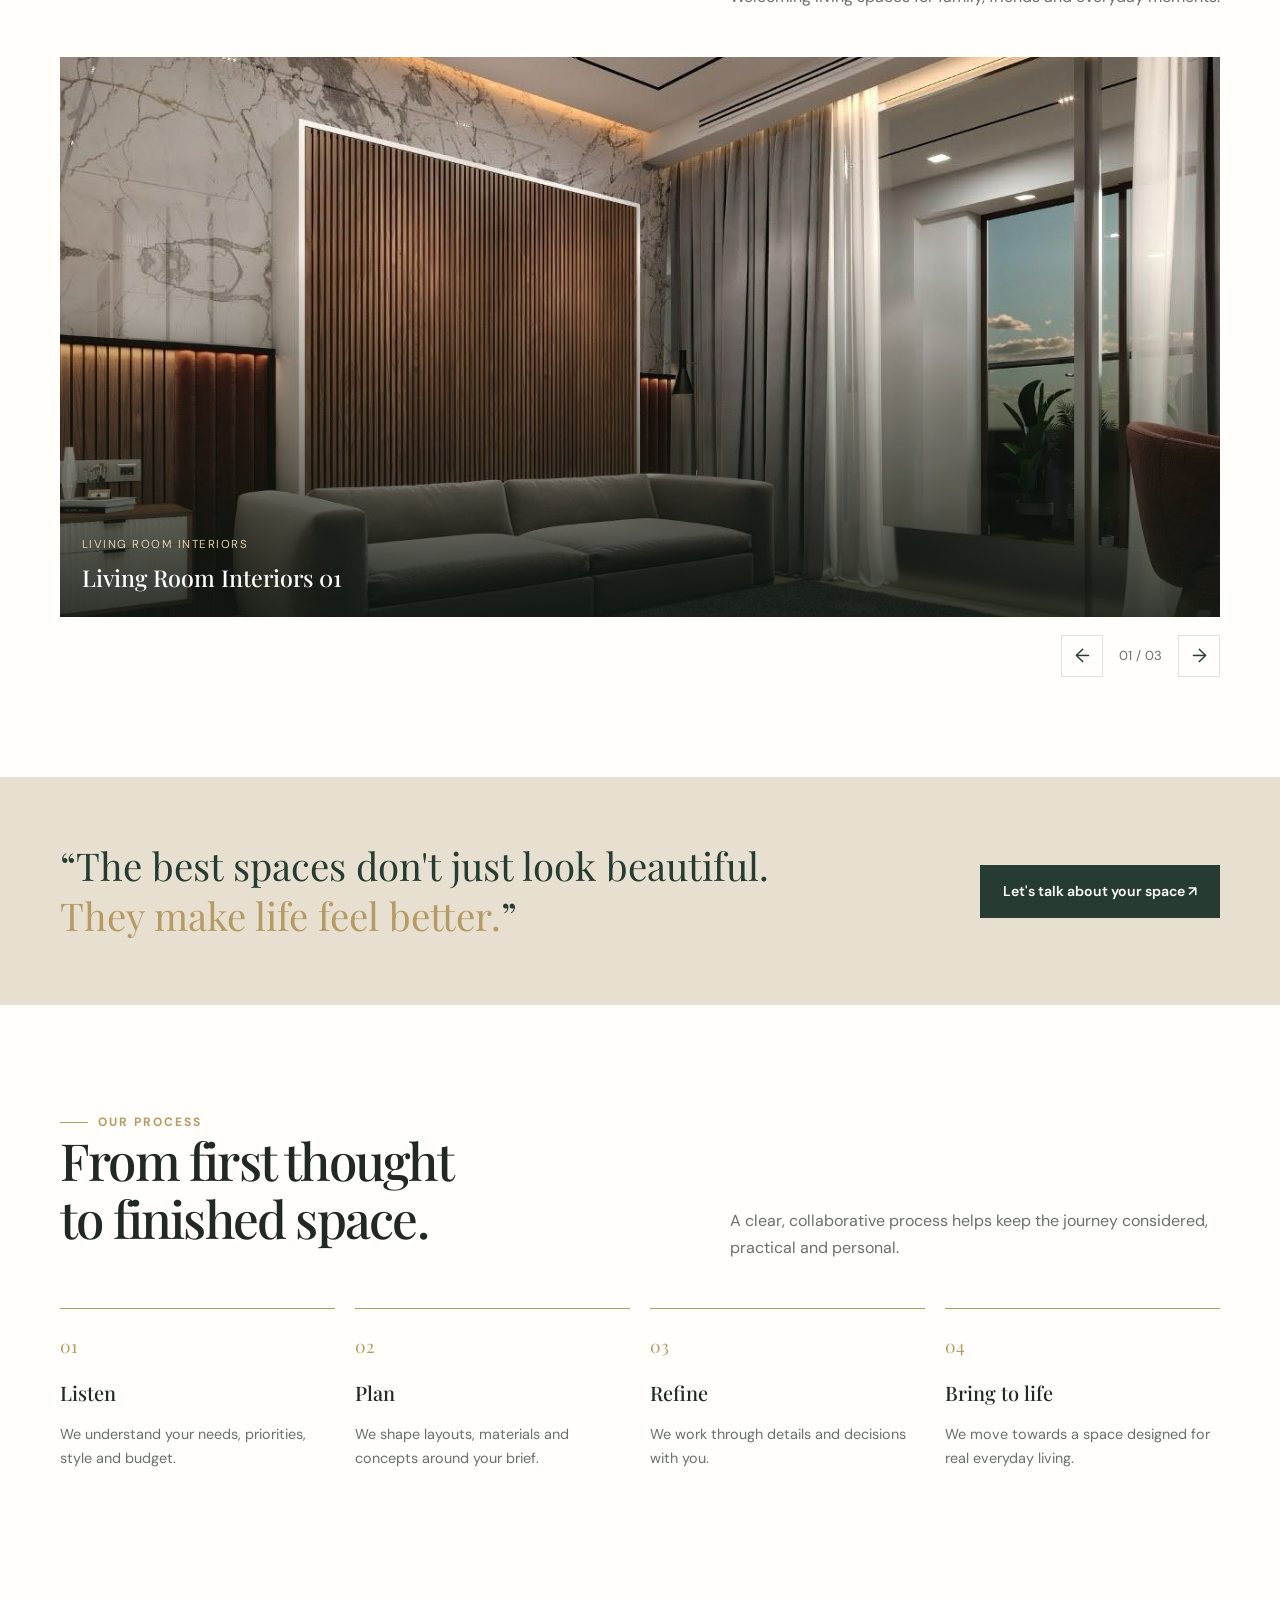
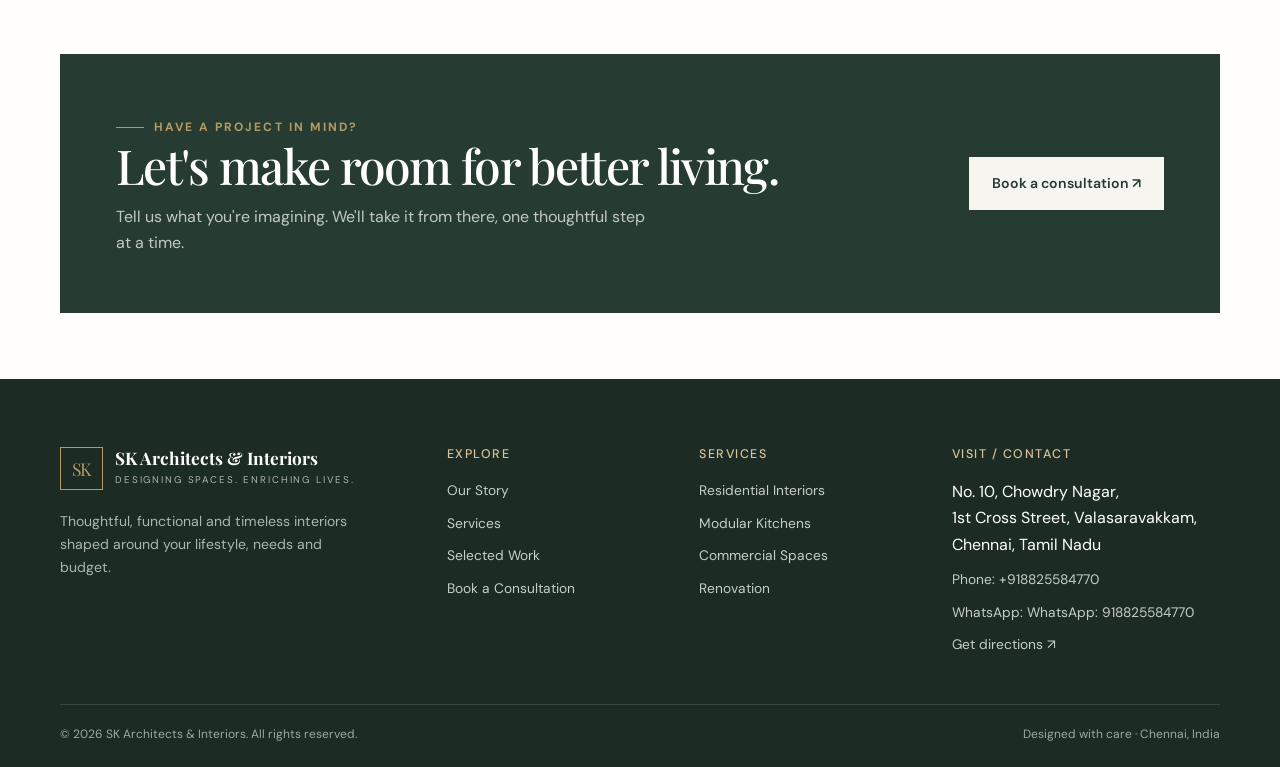
==== commit 20470884: "Update index.html" ====
--- a/index.html
+++ b/index.html
@@ -28,9 +28,9 @@
     </div>
     <div class="category-slider" data-category-slider="kitchen">
       <div class="category-slider-track">
-        <article class="category-slide" data-whatsapp-enquiry data-category="kitchen" tabindex="0" role="link" aria-label="Ask about Kitchen Interiors on WhatsApp"><img src="assets/images/kitchen/kitchen-01.jpg" alt="Kitchen Interiors interior design project 1" loading="lazy"><div class="category-slide-caption"><span>Kitchen Interiors</span><strong>Kitchen Interiors 01</strong></div></article>
-<article class="category-slide" data-whatsapp-enquiry data-category="kitchen" tabindex="0" role="link" aria-label="Ask about Kitchen Interiors on WhatsApp"><img src="assets/images/kitchen/kitchen-02.jpg" alt="Kitchen Interiors interior design project 2" loading="lazy"><div class="category-slide-caption"><span>Kitchen Interiors</span><strong>Kitchen Interiors 02</strong></div></article>
-<article class="category-slide" data-whatsapp-enquiry data-category="kitchen" tabindex="0" role="link" aria-label="Ask about Kitchen Interiors on WhatsApp"><img src="assets/images/kitchen/kitchen-03.jpg" alt="Kitchen Interiors interior design project 3" loading="lazy"><div class="category-slide-caption"><span>Kitchen Interiors</span><strong>Kitchen Interiors 03</strong></div></article>
+        <article class="category-slide" data-whatsapp-enquiry data-category="kitchen" tabindex="0" role="link" aria-label="Ask about Kitchen Interiors on WhatsApp"><img src="assets/images/kitchen/kitchen-01.jpeg" alt="Kitchen Interiors interior design project 1" loading="lazy"><div class="category-slide-caption"><span>Kitchen Interiors</span><strong>Kitchen Interiors 01</strong></div></article>
+<article class="category-slide" data-whatsapp-enquiry data-category="kitchen" tabindex="0" role="link" aria-label="Ask about Kitchen Interiors on WhatsApp"><img src="assets/images/kitchen/kitchen-02.jpeg" alt="Kitchen Interiors interior design project 2" loading="lazy"><div class="category-slide-caption"><span>Kitchen Interiors</span><strong>Kitchen Interiors 02</strong></div></article>
+<article class="category-slide" data-whatsapp-enquiry data-category="kitchen" tabindex="0" role="link" aria-label="Ask about Kitchen Interiors on WhatsApp"><img src="assets/images/kitchen/kitchen-03.jpeg" alt="Kitchen Interiors interior design project 3" loading="lazy"><div class="category-slide-caption"><span>Kitchen Interiors</span><strong>Kitchen Interiors 03</strong></div></article>
       </div>
     </div>
     <div class="slider-controls category-slider-controls" aria-label="Kitchen Interiors slideshow controls">
@@ -48,9 +48,9 @@
     </div>
     <div class="category-slider" data-category-slider="bedroom">
       <div class="category-slider-track">
-        <article class="category-slide" data-whatsapp-enquiry data-category="bedroom" tabindex="0" role="link" aria-label="Ask about Bedroom Interiors on WhatsApp"><img src="assets/images/bedroom/bedroom-01.jpg" alt="Bedroom Interiors interior design project 1" loading="lazy"><div class="category-slide-caption"><span>Bedroom Interiors</span><strong>Bedroom Interiors 01</strong></div></article>
-<article class="category-slide" data-whatsapp-enquiry data-category="bedroom" tabindex="0" role="link" aria-label="Ask about Bedroom Interiors on WhatsApp"><img src="assets/images/bedroom/bedroom-02.jpg" alt="Bedroom Interiors interior design project 2" loading="lazy"><div class="category-slide-caption"><span>Bedroom Interiors</span><strong>Bedroom Interiors 02</strong></div></article>
-<article class="category-slide" data-whatsapp-enquiry data-category="bedroom" tabindex="0" role="link" aria-label="Ask about Bedroom Interiors on WhatsApp"><img src="assets/images/bedroom/bedroom-03.jpg" alt="Bedroom Interiors interior design project 3" loading="lazy"><div class="category-slide-caption"><span>Bedroom Interiors</span><strong>Bedroom Interiors 03</strong></div></article>
+        <article class="category-slide" data-whatsapp-enquiry data-category="bedroom" tabindex="0" role="link" aria-label="Ask about Bedroom Interiors on WhatsApp"><img src="assets/images/bedroom/bedroom-01.jpeg" alt="Bedroom Interiors interior design project 1" loading="lazy"><div class="category-slide-caption"><span>Bedroom Interiors</span><strong>Bedroom Interiors 01</strong></div></article>
+<article class="category-slide" data-whatsapp-enquiry data-category="bedroom" tabindex="0" role="link" aria-label="Ask about Bedroom Interiors on WhatsApp"><img src="assets/images/bedroom/bedroom-02.jpeg" alt="Bedroom Interiors interior design project 2" loading="lazy"><div class="category-slide-caption"><span>Bedroom Interiors</span><strong>Bedroom Interiors 02</strong></div></article>
+<article class="category-slide" data-whatsapp-enquiry data-category="bedroom" tabindex="0" role="link" aria-label="Ask about Bedroom Interiors on WhatsApp"><img src="assets/images/bedroom/bedroom-03.jpeg" alt="Bedroom Interiors interior design project 3" loading="lazy"><div class="category-slide-caption"><span>Bedroom Interiors</span><strong>Bedroom Interiors 03</strong></div></article>
       </div>
     </div>
     <div class="slider-controls category-slider-controls" aria-label="Bedroom Interiors slideshow controls">
@@ -68,9 +68,9 @@
     </div>
     <div class="category-slider" data-category-slider="living-room">
       <div class="category-slider-track">
-        <article class="category-slide" data-whatsapp-enquiry data-category="living-room" tabindex="0" role="link" aria-label="Ask about Living Room Interiors on WhatsApp"><img src="assets/images/living-room/living-room-01.jpg" alt="Living Room Interiors interior design project 1" loading="lazy"><div class="category-slide-caption"><span>Living Room Interiors</span><strong>Living Room Interiors 01</strong></div></article>
-<article class="category-slide" data-whatsapp-enquiry data-category="living-room" tabindex="0" role="link" aria-label="Ask about Living Room Interiors on WhatsApp"><img src="assets/images/living-room/living-room-02.jpg" alt="Living Room Interiors interior design project 2" loading="lazy"><div class="category-slide-caption"><span>Living Room Interiors</span><strong>Living Room Interiors 02</strong></div></article>
-<article class="category-slide" data-whatsapp-enquiry data-category="living-room" tabindex="0" role="link" aria-label="Ask about Living Room Interiors on WhatsApp"><img src="assets/images/living-room/living-room-03.jpg" alt="Living Room Interiors interior design project 3" loading="lazy"><div class="category-slide-caption"><span>Living Room Interiors</span><strong>Living Room Interiors 03</strong></div></article>
+        <article class="category-slide" data-whatsapp-enquiry data-category="living-room" tabindex="0" role="link" aria-label="Ask about Living Room Interiors on WhatsApp"><img src="assets/images/living-room/living-room-01.jpeg" alt="Living Room Interiors interior design project 1" loading="lazy"><div class="category-slide-caption"><span>Living Room Interiors</span><strong>Living Room Interiors 01</strong></div></article>
+<article class="category-slide" data-whatsapp-enquiry data-category="living-room" tabindex="0" role="link" aria-label="Ask about Living Room Interiors on WhatsApp"><img src="assets/images/living-room/living-room-02.jpeg" alt="Living Room Interiors interior design project 2" loading="lazy"><div class="category-slide-caption"><span>Living Room Interiors</span><strong>Living Room Interiors 02</strong></div></article>
+<article class="category-slide" data-whatsapp-enquiry data-category="living-room" tabindex="0" role="link" aria-label="Ask about Living Room Interiors on WhatsApp"><img src="assets/images/living-room/living-room-03.jpeg" alt="Living Room Interiors interior design project 3" loading="lazy"><div class="category-slide-caption"><span>Living Room Interiors</span><strong>Living Room Interiors 03</strong></div></article>
       </div>
     </div>
     <div class="slider-controls category-slider-controls" aria-label="Living Room Interiors slideshow controls">
